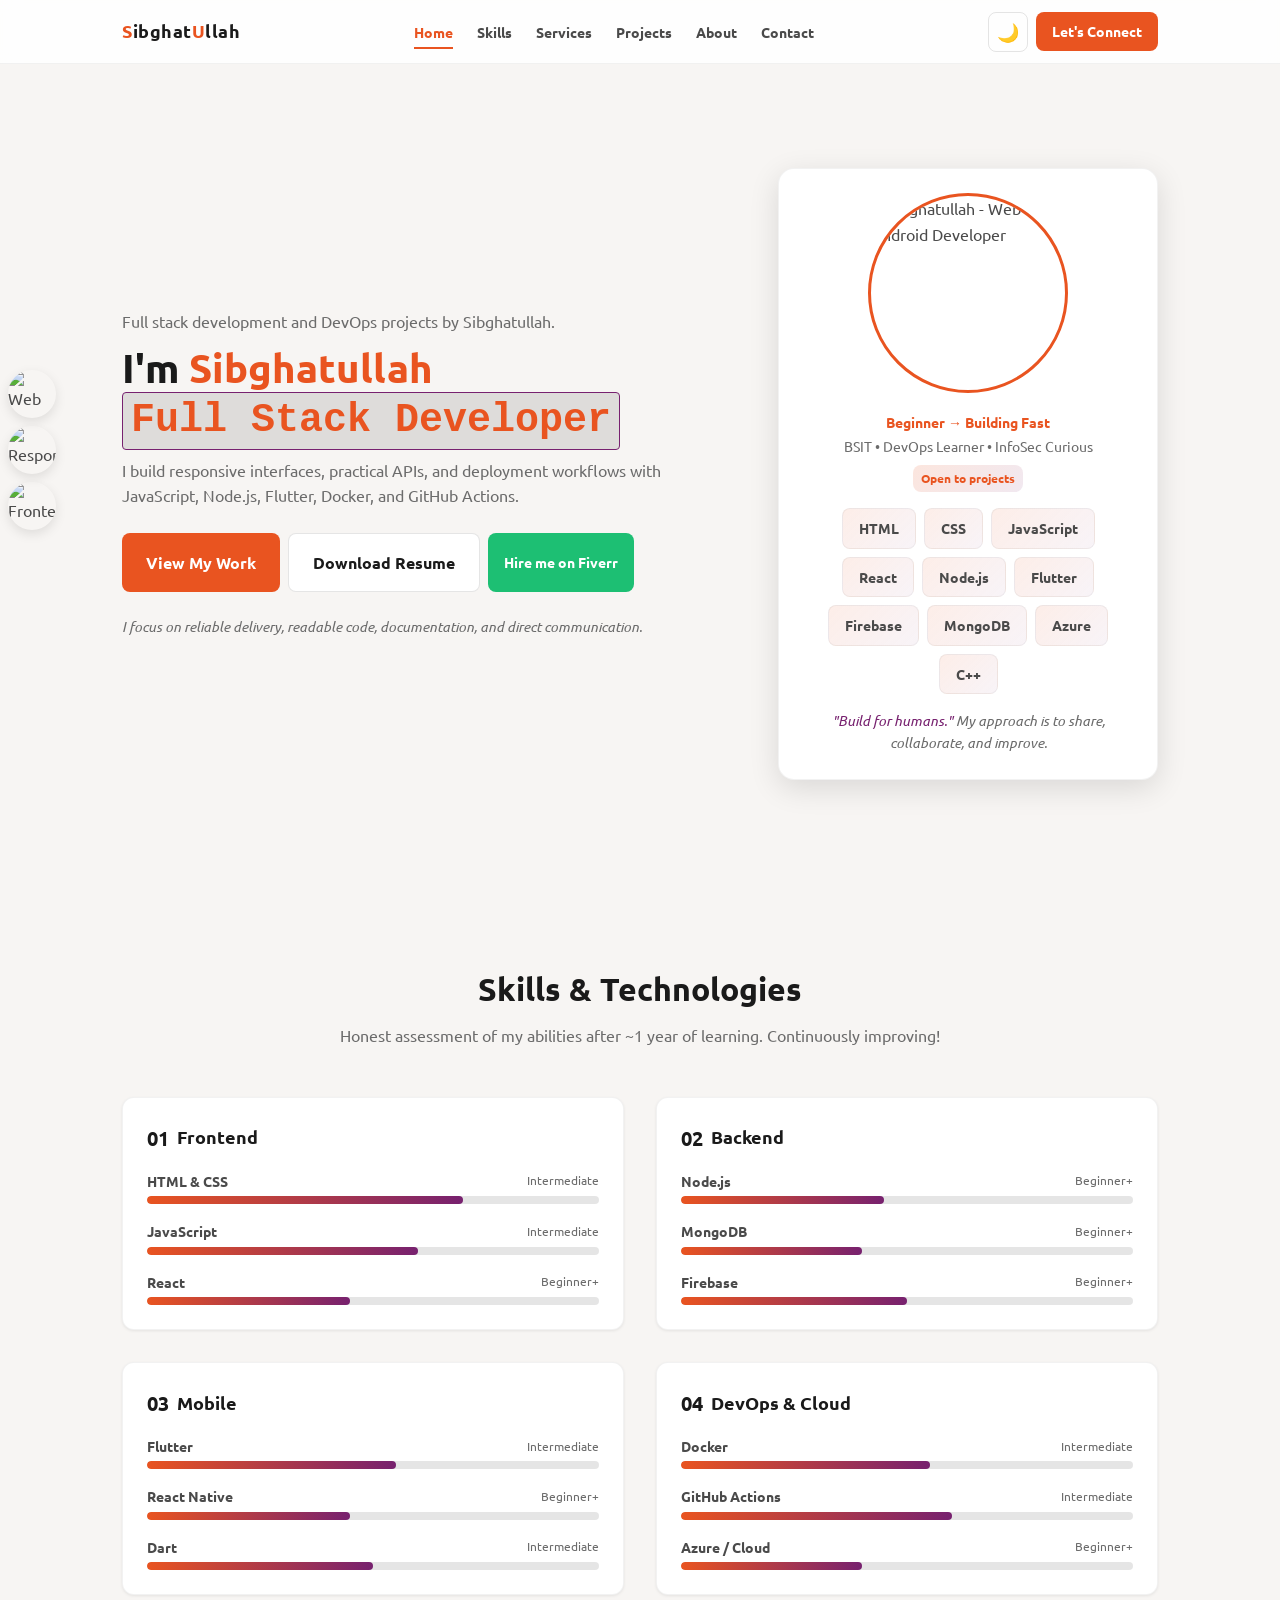
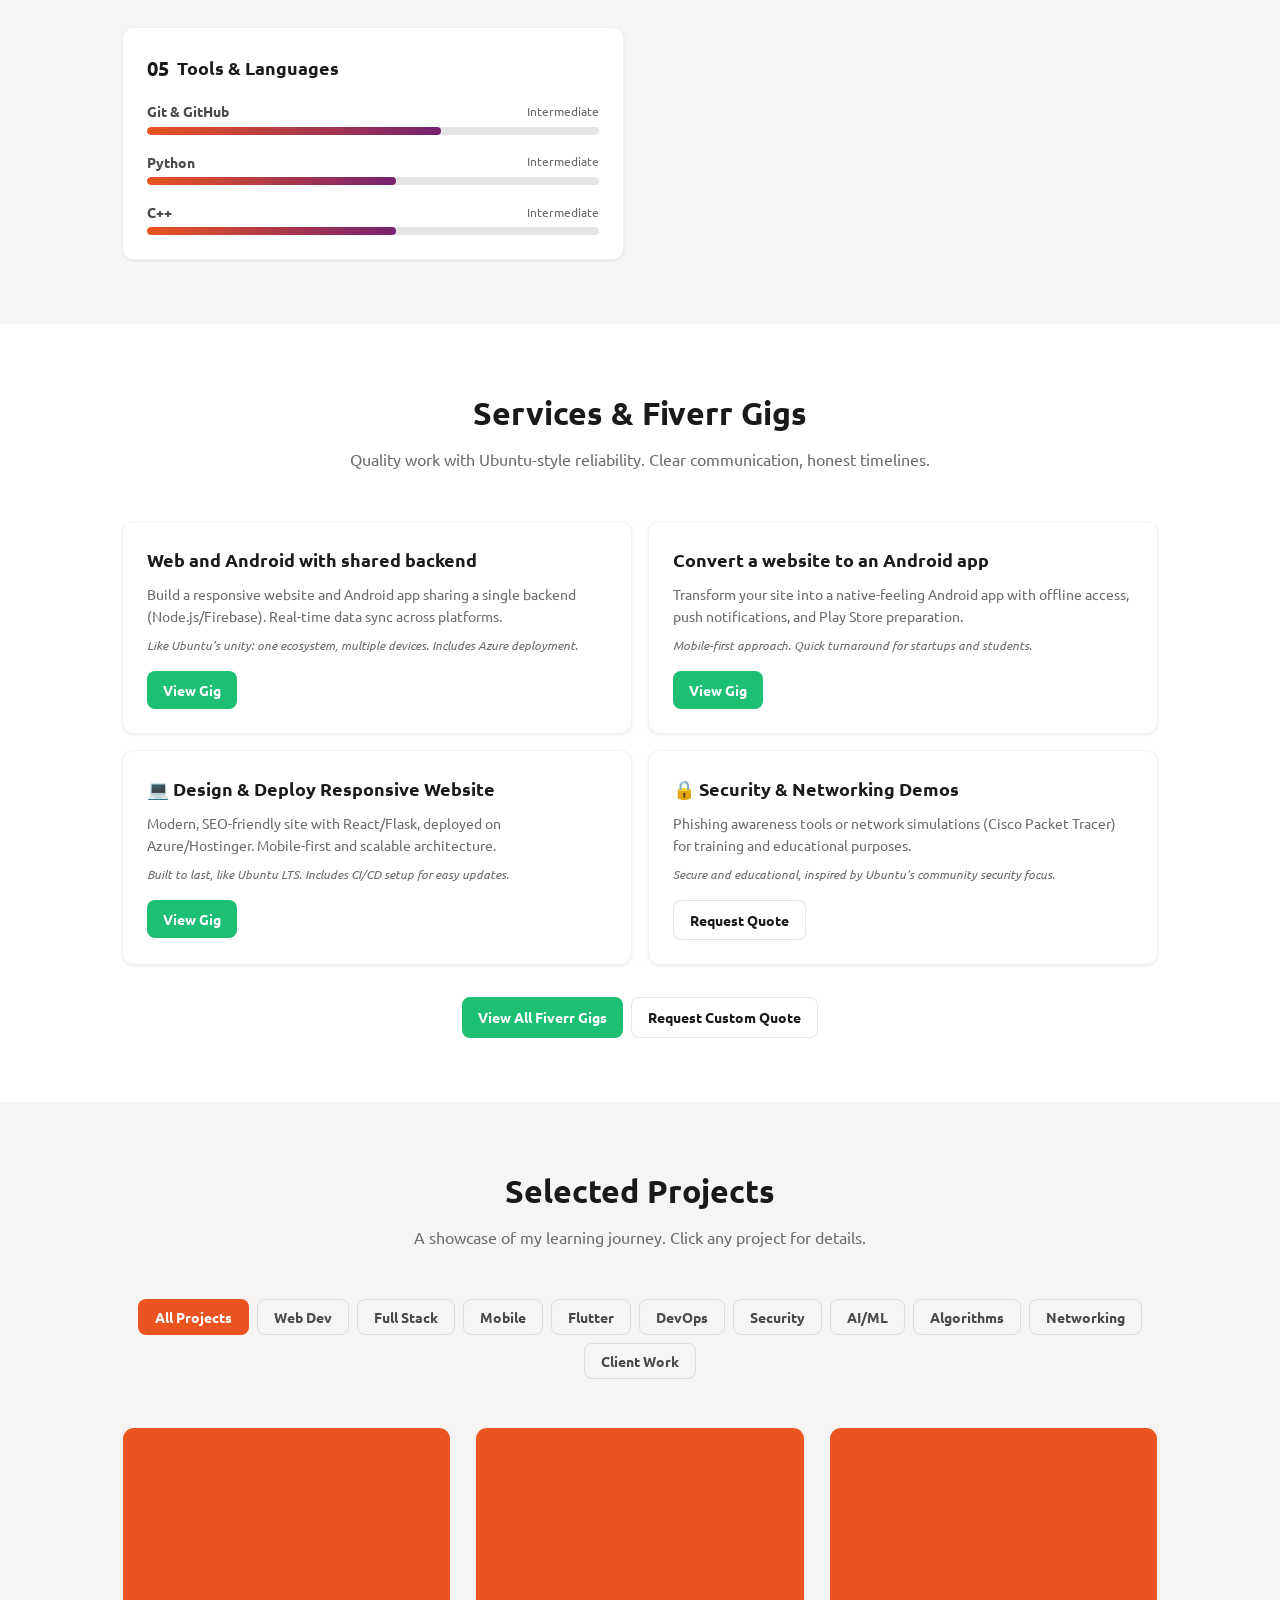
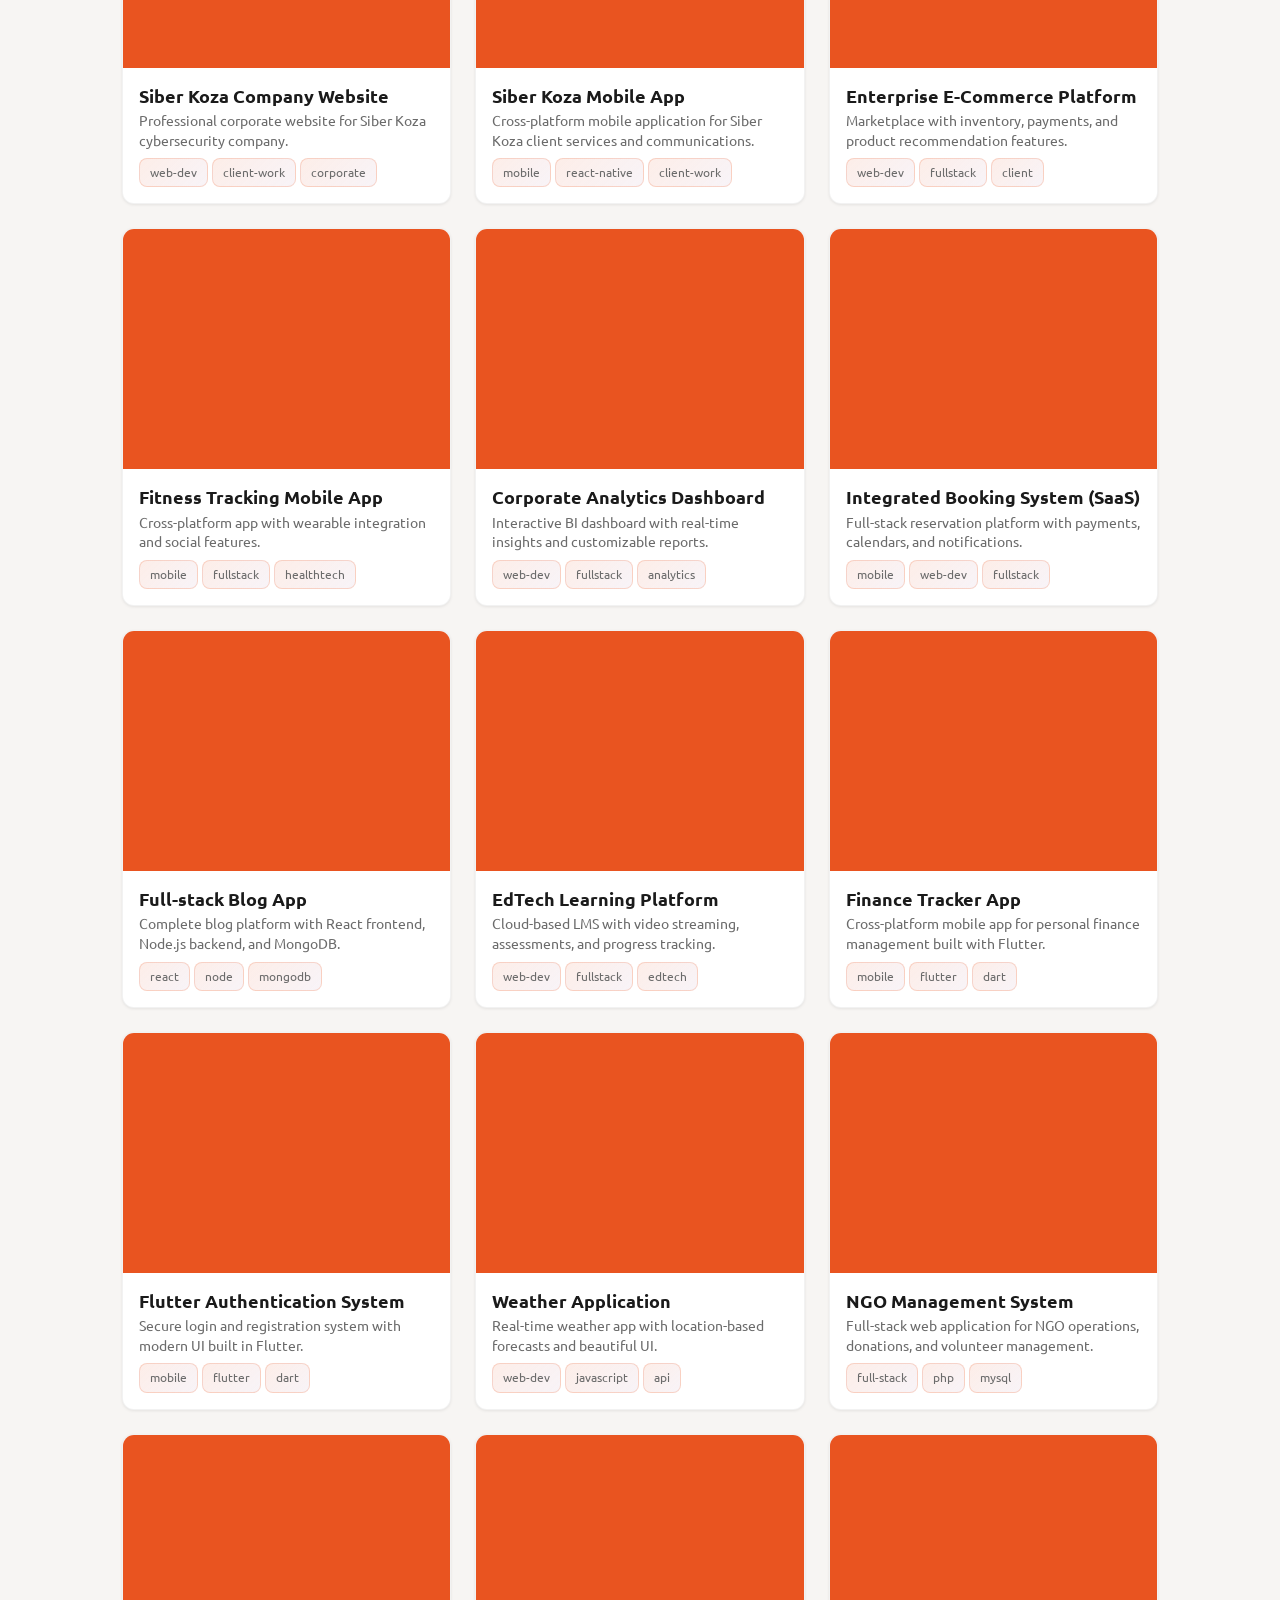
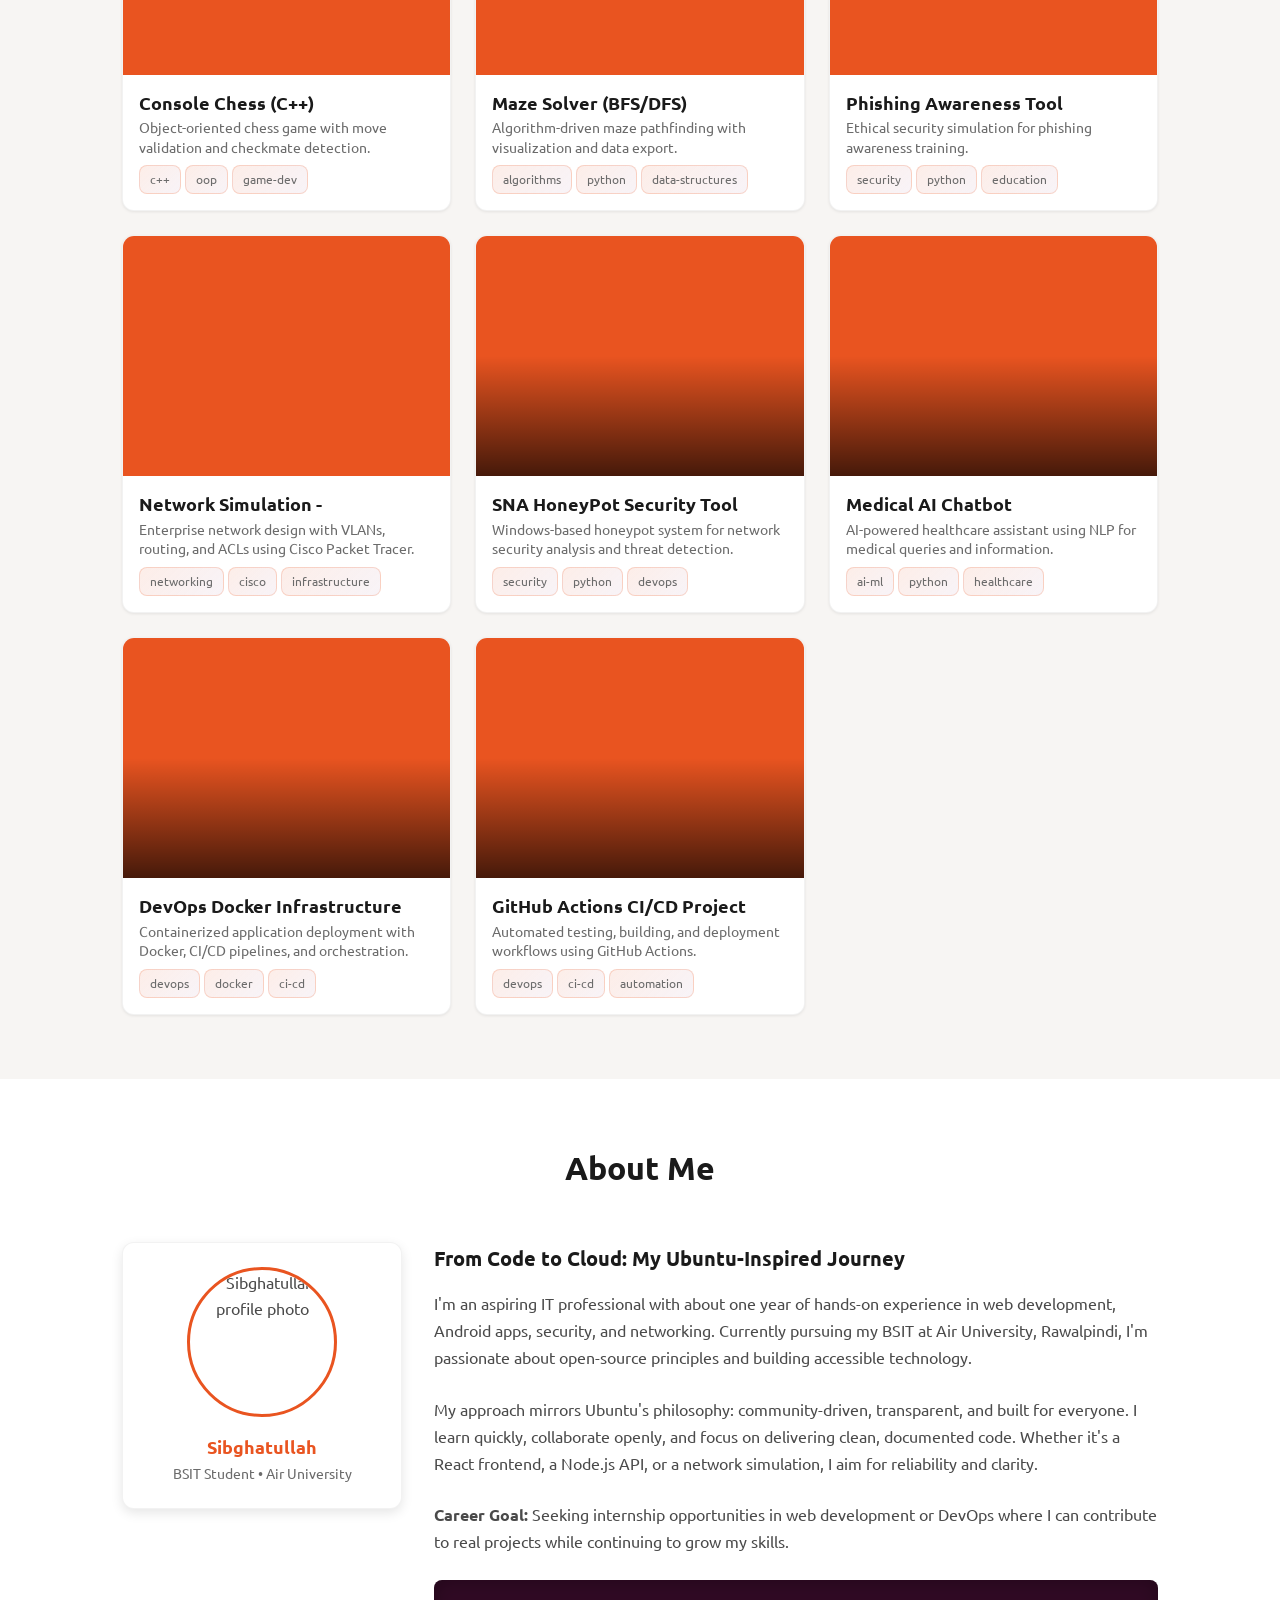
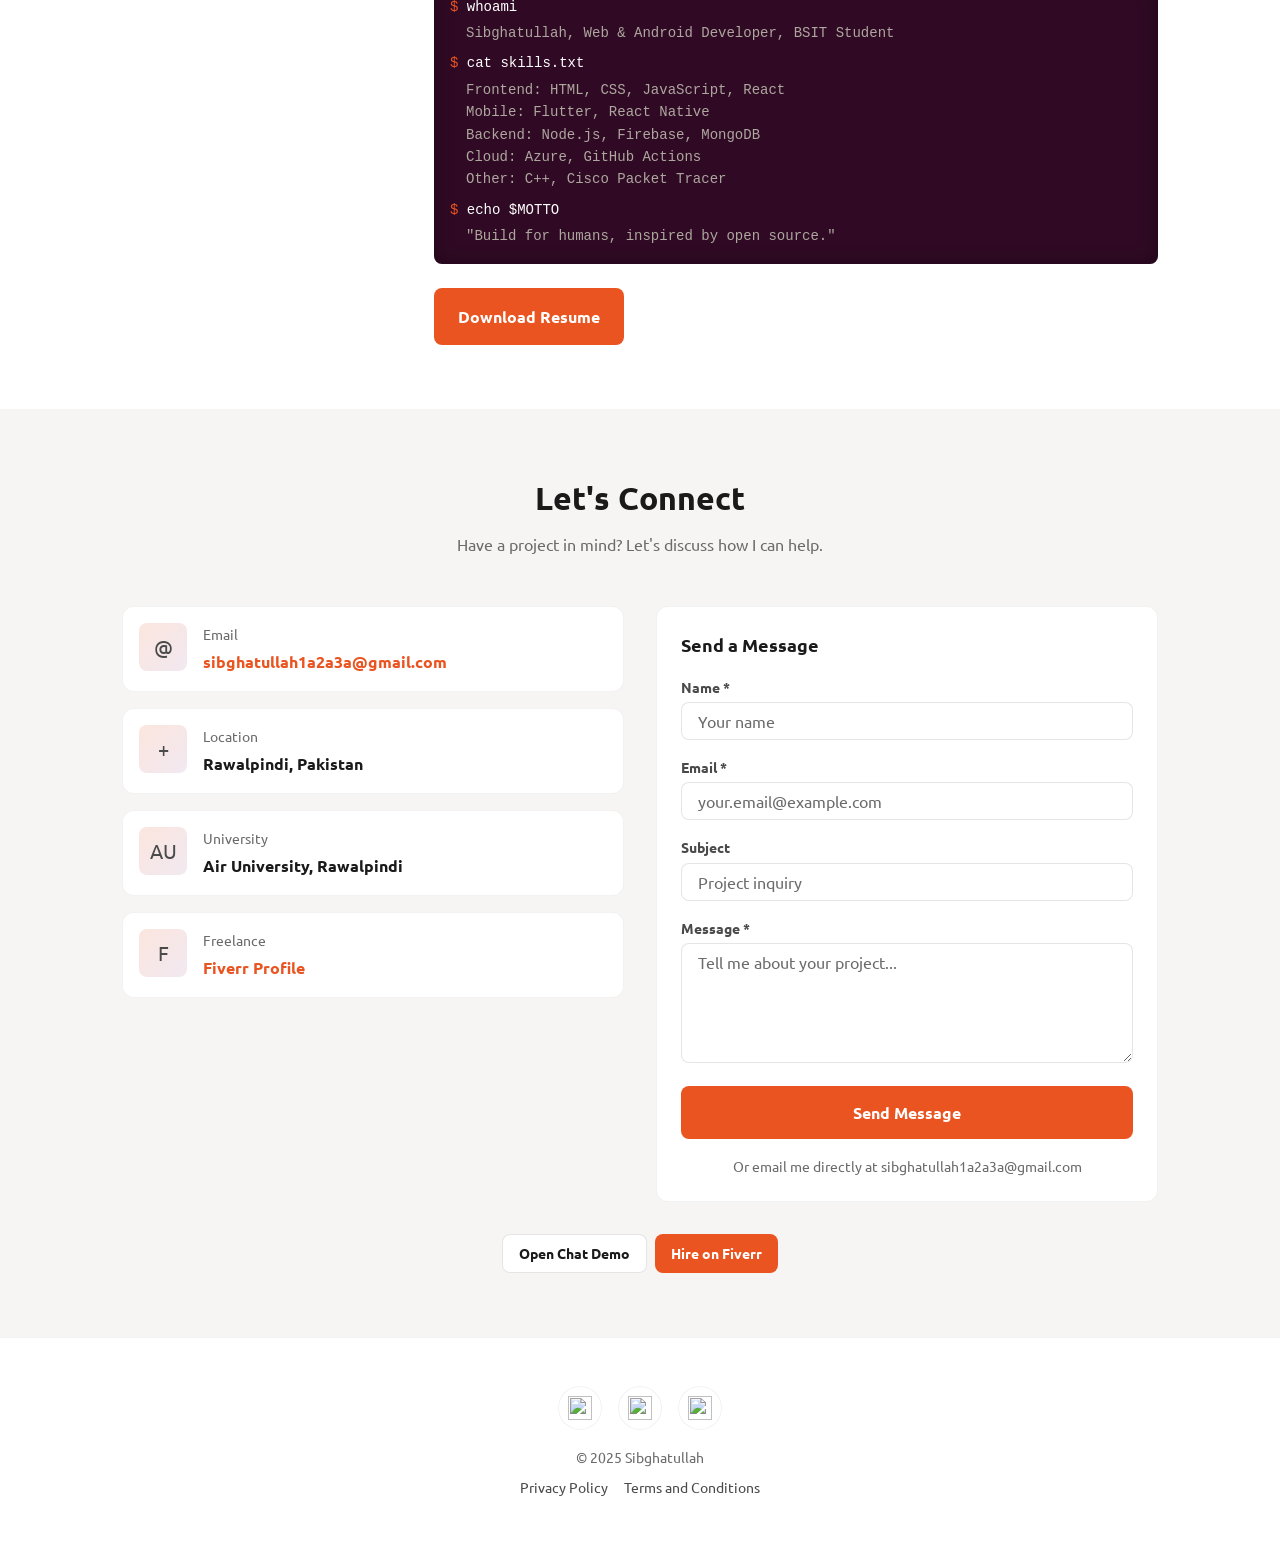
==== index.html @ 0ec218c3 "launch-readiness pass" ====
<!--
================================================================================
  Sibghatullah Portfolio - Ubuntu-Inspired Theme
================================================================================
  
  CHANGELOG v2.0.0 (November 2025):
  --------------------------------
  - Refactored inline CSS to external stylesheet (assets/css/styles.css)
  - Refactored inline JS to external script (assets/js/main.js)
  - Added mobile-first responsive design with breakpoints at 480px, 768px, 1024px
  - Added accessible hamburger menu for mobile navigation
  - Added skip link for keyboard accessibility
  - Added ARIA labels and roles throughout
  - Added JSON-LD structured data for SEO
  - Added Open Graph and Twitter Card meta tags
  - Added semantic HTML5 elements (header, main, section, article, footer)
  - Added project modal with keyboard accessibility
  - Added data-driven project loading from projects.json
  - Added filter chips for project categories
  - Added skill bars with proficiency levels
  - Added contact form with validation (Formspree integration)
  - Added proper heading hierarchy (h1 → h2 → h3)
  - Added loading="lazy" and alt text for all images
  - Added focus states and reduced motion support
  - Improved color contrast for WCAG 2.1 AA compliance
  - Added print styles
  
  Color Palette (Ubuntu-inspired, WCAG compliant):
  - Primary Background: #f7f5f3 (light) / #2c001e (dark)
  - Card Background: #ffffff (light) / rgba(48,10,36,0.8) (dark)
  - Accent Primary: #e95420 (Ubuntu Orange)
  - Accent Secondary: #77216f (Ubuntu Purple)
  - Text Primary: #1a1a1a (light) / #ffffff (dark)
  - Text Secondary: #4a4a4a (light) / #e0e0e0 (dark)
  
  Author: Sibghatullah
  Repository: https://github.com/Sibghatullah-pk/sibghat_port
================================================================================
-->
<!DOCTYPE html>
<html lang="en" class="no-js">
<head>
  <meta charset="UTF-8">
  <meta name="viewport" content="width=device-width, initial-scale=1.0">
  
  <!-- Primary Meta Tags -->
  <title>Sibghatullah | Full Stack Developer | AI/ML | Security Researcher | Portfolio</title>
  <meta name="title" content="Sibghatullah | Full Stack Developer | AI/ML | Security Researcher | Portfolio">
  <meta name="description" content="Sibghatullah - BSIT at Air University. Full-stack developer specializing in React, Node.js, Flutter. AI/ML enthusiast. DevOps engineer. Security researcher. 15+ production projects. Available for freelance work.">
  <meta name="keywords" content="Sibghatullah, full stack developer, web developer, Android developer, Flutter, React, Node.js, DevOps, Docker, AI/ML, cybersecurity, honeypot, portfolio, freelancer"
  <meta name="author" content="Sibghatullah">
  <meta name="robots" content="index, follow">
  
  <!-- Open Graph / Facebook -->
  <meta property="og:type" content="website">
  <meta property="og:url" content="https://sibghatullah-pk.github.io/sibghat_port/">
  <meta property="og:title" content="Sibghatullah | Full Stack Developer & Security Researcher">
  <meta property="og:description" content="BSIT student showcasing 15+ production projects across full-stack development, AI/ML, DevOps, and cybersecurity. React, Node.js, Flutter, Docker, AI/ML expertise.">
  <meta property="og:image" content="https://sibghatullah-pk.github.io/sibghat_port/assets/images/img.jpg">
  <meta property="og:locale" content="en_US">
  
  <!-- Twitter -->
  <meta name="twitter:card" content="summary_large_image">
  <meta name="twitter:url" content="https://sibghatullah-pk.github.io/sibghat_port/">
  <meta name="twitter:title" content="Sibghatullah | Full Stack Developer & Security Researcher">
  <meta name="twitter:description" content="15+ production projects: full-stack development, AI/ML, DevOps, cybersecurity. React, Node.js, Flutter, Docker.">
  <meta name="twitter:image" content="https://sibghatullah-pk.github.io/sibghat_port/assets/images/img.jpg">
  
  <!-- Canonical URL -->
  <link rel="canonical" href="https://sibghatullah-pk.github.io/sibghat_port/">
  
  <!-- Favicon -->
  <link rel="icon" type="image/svg+xml" href="./assets/icons/favicon.svg">
  
  <!-- Preconnect for performance -->
  <link rel="preconnect" href="https://fonts.googleapis.com">
  <link rel="preconnect" href="https://fonts.gstatic.com" crossorigin>
  
  <!-- Fonts -->
  <link href="https://fonts.googleapis.com/css2?family=Ubuntu+Mono:wght@400;700&family=Ubuntu:wght@300;400;500;700&display=swap" rel="stylesheet">
  
  <!-- Stylesheet -->
  <link rel="stylesheet" href="./assets/css/styles.css">
  
  <!-- JSON-LD Structured Data -->
  <script type="application/ld+json">
  {
    "@context": "https://schema.org",
    "@type": "Person",
    "name": "Sibghatullah",
    "url": "https://sibghatullah-pk.github.io/sibghat_port/",
    "image": "https://sibghatullah-pk.github.io/sibghat_port/assets/images/img.jpg",
    "jobTitle": "Web & Android Developer",
    "description": "BSIT student at Air University, Rawalpindi. Aspiring IT professional exploring web development, Android apps, security, and networking.",
    "email": "sibghatullah1a2a3a@gmail.com",
    "address": {
      "@type": "PostalAddress",
      "addressLocality": "Rawalpindi",
      "addressCountry": "Pakistan"
    },
    "sameAs": [
      "https://github.com/Sibghatullah-pk",
      "https://www.linkedin.com/in/sibghat-ullah-8490aa279",
      "https://www.instagram.com/sibghat_.ullah/",
      "https://www.fiverr.com/sibghatullah1a2a3a"
    ],
    "knowsAbout": ["HTML", "CSS", "JavaScript", "React", "Node.js", "Flutter", "React Native", "Firebase", "MongoDB", "Azure", "C++"],
    "alumniOf": {
      "@type": "CollegeOrUniversity",
      "name": "Air University",
      "address": {
        "@type": "PostalAddress",
        "addressLocality": "Rawalpindi",
        "addressCountry": "Pakistan"
      }
    }
  }
  </script>
  
  <!-- No-JS fallback styling -->
  <noscript>
    <style>
      .no-js .projects-grid { display: none; }
      .no-js .projects-list { display: block; }
      .no-js .filter-chips { display: none; }
    </style>
  </noscript>
</head>

<body>
  <!-- Skip Link for Accessibility -->
  <a href="#main" class="skip-link">Skip to main content</a>
  
  <!-- ====================================================================
       Header & Navigation
       ==================================================================== -->
  <header class="header" role="banner">
    <div class="container header__inner">
      <!-- Brand -->
      <a href="#hero" class="brand" aria-label="Sibghatullah - Home">
        <span class="brand__name"><span>S</span>ibghat<span>U</span>llah</span>
      </a>
      
      <!-- Desktop Navigation -->
      <nav class="nav" role="navigation" aria-label="Main navigation">
        <ul class="nav__list">
          <li><a href="#hero" class="nav__link nav__link--active">Home</a></li>
          <li><a href="#skills" class="nav__link">Skills</a></li>
          <li><a href="#services" class="nav__link">Services</a></li>
          <li><a href="#projects" class="nav__link">Projects</a></li>
          <li><a href="#about" class="nav__link">About</a></li>
          <li><a href="#contact" class="nav__link">Contact</a></li>
        </ul>
      </nav>
      
      <!-- Header Controls -->
      <div class="header__controls">
        <button id="themeToggle" class="btn btn--icon theme-toggle" aria-label="Toggle dark mode">Theme</button>
        <a href="#contact" class="btn btn--primary">Let's Connect</a>
        
        <!-- Mobile Nav Toggle -->
        <button class="nav-toggle" aria-label="Toggle navigation menu" aria-expanded="false" aria-controls="mobileNav">
          <span class="nav-toggle__bar"></span>
          <span class="nav-toggle__bar"></span>
          <span class="nav-toggle__bar"></span>
        </button>
      </div>
    </div>
  </header>
  
  <!-- Mobile Navigation -->
  <nav id="mobileNav" class="nav-mobile" role="navigation" aria-label="Mobile navigation">
    <ul class="nav-mobile__list">
      <li><a href="#hero" class="nav-mobile__link">Home</a></li>
      <li><a href="#skills" class="nav-mobile__link">Skills</a></li>
      <li><a href="#services" class="nav-mobile__link">Services</a></li>
      <li><a href="#projects" class="nav-mobile__link">Projects</a></li>
      <li><a href="#about" class="nav-mobile__link">About</a></li>
      <li><a href="#contact" class="nav-mobile__link">Contact</a></li>
    </ul>
  </nav>
  
  <!-- ====================================================================
       Main Content
       ==================================================================== -->
  <main id="main" role="main">
    
    <!-- ================================================================
         Hero Section
         ================================================================ -->
    <section id="hero" class="hero" aria-labelledby="hero-title">
      <div class="container">
        <div class="hero__grid">
          <!-- Intro Content -->
          <div class="hero__intro">
            <p class="hero__greeting">Full stack development and DevOps projects by Sibghatullah.</p>
            
            <h1 id="hero-title" class="hero__title">
              I'm <span class="hero__title-accent">Sibghatullah</span>
              <br>
              <span class="hero__typewriter" id="typewriter">Full Stack Developer</span>
            </h1>
            
            <p class="hero__tagline">
              I build responsive interfaces, practical APIs, and deployment workflows with JavaScript, Node.js, Flutter, Docker, and GitHub Actions.
            </p>
            
            <div class="hero__cta">
              <a href="#projects" class="btn btn--primary btn--lg" onclick="scrollToSection('#projects'); return false;">View My Work</a>
              <a href="Sibghatullah_Resume.pdf" class="btn btn--secondary btn--lg" download>Download Resume</a>
              <a href="https://www.fiverr.com/sibghatullah1a2a3a" class="fiverr-badge" target="_blank" rel="noopener noreferrer">
                Hire me on Fiverr
              </a>
            </div>
            
            <p class="hero__note">
              I focus on reliable delivery, readable code, documentation, and direct communication.
            </p>
          </div>
          
          <!-- Profile Card -->
          <aside class="profile-card" aria-label="Profile summary">
            <div class="profile-card__avatar">
              <!-- TODO: Replace with optimized image (recommended: 400x400px WebP) -->
              <img src="./assets/images/img.jpg" alt="Sibghatullah - Web and Android Developer" loading="eager" width="200" height="200">
            </div>
            
            <div class="profile-card__info">
              <span class="profile-card__status">Beginner → Building Fast</span>
              <p class="profile-card__subtitle">BSIT • DevOps Learner • InfoSec Curious</p>
              <span class="profile-card__availability">Open to projects</span>
            </div>
            
            <div class="skill-chips">
              <span class="skill-chip">HTML</span>
              <span class="skill-chip">CSS</span>
              <span class="skill-chip">JavaScript</span>
              <span class="skill-chip">React</span>
              <span class="skill-chip">Node.js</span>
              <span class="skill-chip">Flutter</span>
              <span class="skill-chip">Firebase</span>
              <span class="skill-chip">MongoDB</span>
              <span class="skill-chip">Azure</span>
              <span class="skill-chip">C++</span>
            </div>
            
            <p class="profile-card__quote">
              <span>"Build for humans."</span> My approach is to share, collaborate, and improve.
            </p>
          </aside>
        </div>
      </div>
    </section>
    
    <!-- ================================================================
         Skills Section
         ================================================================ -->
    <section id="skills" class="skills-section" aria-labelledby="skills-title">
      <div class="container">
        <header class="section-header">
          <h2 id="skills-title" class="section-title">Skills & Technologies</h2>
          <p class="section-subtitle">
            Honest assessment of my abilities after ~1 year of learning. Continuously improving!
          </p>
        </header>
        
        <div class="skills-grid">
          <!-- Frontend -->
          <div class="skill-category">
            <h3 class="skill-category__title">
              <span class="skill-category__icon" aria-hidden="true">01</span> Frontend
            </h3>
            
            <div class="skill-bar">
              <div class="skill-bar__header">
                <span class="skill-bar__name">HTML & CSS</span>
                <span class="skill-bar__level">Intermediate</span>
              </div>
              <div class="skill-bar__track">
                <div class="skill-bar__fill" data-level="70" style="width: 0%;"></div>
              </div>
            </div>
            
            <div class="skill-bar">
              <div class="skill-bar__header">
                <span class="skill-bar__name">JavaScript</span>
                <span class="skill-bar__level">Intermediate</span>
              </div>
              <div class="skill-bar__track">
                <div class="skill-bar__fill" data-level="60" style="width: 0%;"></div>
              </div>
            </div>
            
            <div class="skill-bar">
              <div class="skill-bar__header">
                <span class="skill-bar__name">React</span>
                <span class="skill-bar__level">Beginner+</span>
              </div>
              <div class="skill-bar__track">
                <div class="skill-bar__fill" data-level="45" style="width: 0%;"></div>
              </div>
            </div>
          </div>
          
          <!-- Backend -->
          <div class="skill-category">
            <h3 class="skill-category__title">
              <span class="skill-category__icon" aria-hidden="true">02</span> Backend
            </h3>
            
            <div class="skill-bar">
              <div class="skill-bar__header">
                <span class="skill-bar__name">Node.js</span>
                <span class="skill-bar__level">Beginner+</span>
              </div>
              <div class="skill-bar__track">
                <div class="skill-bar__fill" data-level="45" style="width: 0%;"></div>
              </div>
            </div>
            
            <div class="skill-bar">
              <div class="skill-bar__header">
                <span class="skill-bar__name">MongoDB</span>
                <span class="skill-bar__level">Beginner+</span>
              </div>
              <div class="skill-bar__track">
                <div class="skill-bar__fill" data-level="40" style="width: 0%;"></div>
              </div>
            </div>
            
            <div class="skill-bar">
              <div class="skill-bar__header">
                <span class="skill-bar__name">Firebase</span>
                <span class="skill-bar__level">Beginner+</span>
              </div>
              <div class="skill-bar__track">
                <div class="skill-bar__fill" data-level="50" style="width: 0%;"></div>
              </div>
            </div>
          </div>
          
          <!-- Mobile -->
          <div class="skill-category">
            <h3 class="skill-category__title">
              <span class="skill-category__icon" aria-hidden="true">03</span> Mobile
            </h3>
            
            <div class="skill-bar">
              <div class="skill-bar__header">
                <span class="skill-bar__name">Flutter</span>
                <span class="skill-bar__level">Intermediate</span>
              </div>
              <div class="skill-bar__track">
                <div class="skill-bar__fill" data-level="55" style="width: 0%;"></div>
              </div>
            </div>
            
            <div class="skill-bar">
              <div class="skill-bar__header">
                <span class="skill-bar__name">React Native</span>
                <span class="skill-bar__level">Beginner+</span>
              </div>
              <div class="skill-bar__track">
                <div class="skill-bar__fill" data-level="45" style="width: 0%;"></div>
              </div>
            </div>

            <div class="skill-bar">
              <div class="skill-bar__header">
                <span class="skill-bar__name">Dart</span>
                <span class="skill-bar__level">Intermediate</span>
              </div>
              <div class="skill-bar__track">
                <div class="skill-bar__fill" data-level="50" style="width: 0%;"></div>
              </div>
            </div>
          </div>
          
          <!-- DevOps & Cloud -->
          <div class="skill-category">
            <h3 class="skill-category__title">
              <span class="skill-category__icon" aria-hidden="true">04</span> DevOps & Cloud
            </h3>
            
            <div class="skill-bar">
              <div class="skill-bar__header">
                <span class="skill-bar__name">Docker</span>
                <span class="skill-bar__level">Intermediate</span>
              </div>
              <div class="skill-bar__track">
                <div class="skill-bar__fill" data-level="55" style="width: 0%;"></div>
              </div>
            </div>
            
            <div class="skill-bar">
              <div class="skill-bar__header">
                <span class="skill-bar__name">GitHub Actions</span>
                <span class="skill-bar__level">Intermediate</span>
              </div>
              <div class="skill-bar__track">
                <div class="skill-bar__fill" data-level="60" style="width: 0%;"></div>
              </div>
            </div>
            
            <div class="skill-bar">
              <div class="skill-bar__header">
                <span class="skill-bar__name">Azure / Cloud</span>
                <span class="skill-bar__level">Beginner+</span>
              </div>
              <div class="skill-bar__track">
                <div class="skill-bar__fill" data-level="40" style="width: 0%;"></div>
              </div>
            </div>
          </div>

          <!-- Tools & Other -->
          <div class="skill-category">
            <h3 class="skill-category__title">
              <span class="skill-category__icon" aria-hidden="true">05</span> Tools & Languages
            </h3>
            
            <div class="skill-bar">
              <div class="skill-bar__header">
                <span class="skill-bar__name">Git & GitHub</span>
                <span class="skill-bar__level">Intermediate</span>
              </div>
              <div class="skill-bar__track">
                <div class="skill-bar__fill" data-level="65" style="width: 0%;"></div>
              </div>
            </div>
            
            <div class="skill-bar">
              <div class="skill-bar__header">
                <span class="skill-bar__name">Python</span>
                <span class="skill-bar__level">Intermediate</span>
              </div>
              <div class="skill-bar__track">
                <div class="skill-bar__fill" data-level="55" style="width: 0%;"></div>
              </div>
            </div>
            
            <div class="skill-bar">
              <div class="skill-bar__header">
                <span class="skill-bar__name">C++</span>
                <span class="skill-bar__level">Intermediate</span>
              </div>
              <div class="skill-bar__track">
                <div class="skill-bar__fill" data-level="55" style="width: 0%;"></div>
              </div>
            </div>
          </div>
        </div>
      </div>
    </section>
    
    <!-- ================================================================
         Services Section
         ================================================================ -->
    <section id="services" class="services-section" aria-labelledby="services-title">
      <div class="container">
        <header class="section-header">
          <h2 id="services-title" class="section-title">Services & Fiverr Gigs</h2>
          <p class="section-subtitle">
            Quality work with Ubuntu-style reliability. Clear communication, honest timelines.
          </p>
        </header>
        
        <div class="services-grid">
          <article class="service-card">
            <h3 class="service-card__title">Web and Android with shared backend</h3>
            <p class="service-card__desc">
              Build a responsive website and Android app sharing a single backend (Node.js/Firebase). Real-time data sync across platforms.
            </p>
            <p class="service-card__note">
              Like Ubuntu's unity: one ecosystem, multiple devices. Includes Azure deployment.
            </p>
            <a href="https://www.fiverr.com/s/5rLWLrk" class="fiverr-badge" target="_blank" rel="noopener noreferrer">View Gig</a>
          </article>
          
          <article class="service-card">
            <h3 class="service-card__title">Convert a website to an Android app</h3>
            <p class="service-card__desc">
              Transform your site into a native-feeling Android app with offline access, push notifications, and Play Store preparation.
            </p>
            <p class="service-card__note">
              Mobile-first approach. Quick turnaround for startups and students.
            </p>
            <a href="https://www.fiverr.com/s/VY1x1Yx" class="fiverr-badge" target="_blank" rel="noopener noreferrer">View Gig</a>
          </article>
          
          <article class="service-card">
            <h3 class="service-card__title">💻 Design & Deploy Responsive Website</h3>
            <p class="service-card__desc">
              Modern, SEO-friendly site with React/Flask, deployed on Azure/Hostinger. Mobile-first and scalable architecture.
            </p>
            <p class="service-card__note">
              Built to last, like Ubuntu LTS. Includes CI/CD setup for easy updates.
            </p>
            <a href="https://www.fiverr.com/s/jjrNryZ" class="fiverr-badge" target="_blank" rel="noopener noreferrer">View Gig</a>
          </article>
          
          <article class="service-card">
            <h3 class="service-card__title">🔒 Security & Networking Demos</h3>
            <p class="service-card__desc">
              Phishing awareness tools or network simulations (Cisco Packet Tracer) for training and educational purposes.
            </p>
            <p class="service-card__note">
              Secure and educational, inspired by Ubuntu's community security focus.
            </p>
            <a href="#contact" class="btn btn--secondary" onclick="scrollToSection('#contact'); return false;">Request Quote</a>
          </article>
        </div>
        
        <div class="contact-cta">
          <a href="https://www.fiverr.com/sibghatullah1a2a3a" class="fiverr-badge" target="_blank" rel="noopener noreferrer">
            View All Fiverr Gigs
          </a>
          <a href="#contact" class="btn btn--secondary" onclick="scrollToSection('#contact'); return false;">
            Request Custom Quote
          </a>
        </div>
      </div>
    </section>
    
    <!-- ================================================================
         Projects Section
         ================================================================ -->
    <section id="projects" class="projects-section" aria-labelledby="projects-title">
      <div class="container">
        <header class="section-header">
          <h2 id="projects-title" class="section-title">Selected Projects</h2>
          <p class="section-subtitle">
            A showcase of my learning journey. Click any project for details.
          </p>
        </header>
        
        <!-- Filter Chips -->
        <div class="filter-chips" role="group" aria-label="Filter projects by category">
          <!-- Filters are loaded dynamically from projects.json -->
          <button class="filter-chip filter-chip--active" data-filter="all" aria-pressed="true">All Projects</button>
        </div>
        
        <!-- Projects Grid (loaded dynamically) -->
        <div id="projectsGrid" class="projects-grid" aria-live="polite">
          <!-- Projects are loaded from assets/data/projects.json via JavaScript -->
          <div class="projects-loading" style="grid-column: 1 / -1; text-align: center; padding: 2rem;">
            <p>Loading projects...</p>
          </div>
        </div>
        
        <!-- No-JS Fallback: Simple Project List -->
        <noscript>
          <div class="projects-list">
            <div class="projects-list__item">
              <h3>Console Chess (C++)</h3>
              <p>OOP chess game with move validation and checkmate detection.</p>
            </div>
            <div class="projects-list__item">
              <h3>Maze Solver (BFS/DFS)</h3>
              <p>Algorithm-driven pathfinding with visualization.</p>
            </div>
            <div class="projects-list__item">
              <h3>Full-stack Blog App</h3>
              <p>React + Node.js + MongoDB blog with authentication.</p>
            </div>
            <div class="projects-list__item">
              <h3>Phishing Awareness Tool</h3>
              <p>Ethical security simulation for training.</p>
            </div>
            <div class="projects-list__item">
              <h3>Network Simulation - Siber Koza</h3>
              <p>Cisco Packet Tracer network with VLANs and ACLs.</p>
            </div>
          </div>
        </noscript>
        
        <!-- Testimonials -->
        
    </section>
    
   <section id="about" class="about-section" aria-labelledby="about-title">
      <div class="container">
        <header class="section-header">
          <h2 id="about-title" class="section-title">About Me</h2>
        </header>
        
        <div class="about-grid">
          <!-- About Card -->
          <div class="about-card">
            <div class="about-card__avatar">
              <img src="./assets/images/img.jpg" alt="Sibghatullah profile photo" loading="lazy" width="150" height="150">
            </div>
            <h3 class="about-card__name">Sibghatullah</h3>
            <p class="about-card__title">BSIT Student • Air University</p>
          </div>
          
          <!-- About Content -->
          <div class="about-content">
            <h3 class="about-content__title">From Code to Cloud: My Ubuntu-Inspired Journey</h3>
            
            <p class="about-content__text">
              I'm an aspiring IT professional with about one year of hands-on experience in web development, Android apps, security, and networking. Currently pursuing my BSIT at Air University, Rawalpindi, I'm passionate about open-source principles and building accessible technology.
            </p>
            
            <p class="about-content__text">
              My approach mirrors Ubuntu's philosophy: community-driven, transparent, and built for everyone. I learn quickly, collaborate openly, and focus on delivering clean, documented code. Whether it's a React frontend, a Node.js API, or a network simulation, I aim for reliability and clarity.
            </p>
            
            <p class="about-content__text">
              <strong>Career Goal:</strong> Seeking internship opportunities in web development or DevOps where I can contribute to real projects while continuing to grow my skills.
            </p>
            
            <!-- Terminal Style Bio -->
            <div class="terminal-box" aria-label="Terminal style biography">
              <div class="terminal-box__line">
                <span class="terminal-box__prompt">$</span> whoami
              </div>
              <div class="terminal-box__output">Sibghatullah, Web & Android Developer, BSIT Student</div>
              
              <div class="terminal-box__line mt-sm">
                <span class="terminal-box__prompt">$</span> cat skills.txt
              </div>
              <div class="terminal-box__output">
                Frontend: HTML, CSS, JavaScript, React<br>
                Mobile: Flutter, React Native<br>
                Backend: Node.js, Firebase, MongoDB<br>
                Cloud: Azure, GitHub Actions<br>
                Other: C++, Cisco Packet Tracer
              </div>
              
              <div class="terminal-box__line mt-sm">
                <span class="terminal-box__prompt">$</span> echo $MOTTO
              </div>
              <div class="terminal-box__output">"Build for humans, inspired by open source."</div>
            </div>
            
            <a href="SIBGHATULLAH_BSIT_resume.pdf" class="btn btn--primary btn--lg" download>
              Download Resume
            </a>
          </div>
        </div>
      </div>
    </section>
    
    <!-- ================================================================
         Contact Section
         ================================================================ -->
    <section id="contact" class="contact-section" aria-labelledby="contact-title">
      <div class="container">
        <header class="section-header">
          <h2 id="contact-title" class="section-title">Let's Connect</h2>
          <p class="section-subtitle">
            Have a project in mind? Let's discuss how I can help.
          </p>
        </header>
        
        <div class="contact-grid">
          <!-- Contact Info -->
          <div class="contact-info">
            <div class="contact-item">
              <div class="contact-item__icon" aria-hidden="true">@</div>
              <div>
                <p class="contact-item__label">Email</p>
                <p class="contact-item__value">
                  <a href="mailto:sibghatullah1a2a3a@gmail.com">sibghatullah1a2a3a@gmail.com</a>
                </p>
              </div>
            </div>
            
            <div class="contact-item">
              <div class="contact-item__icon" aria-hidden="true">+</div>
              <div>
                <p class="contact-item__label">Location</p>
                <p class="contact-item__value">Rawalpindi, Pakistan</p>
              </div>
            </div>
            
            <div class="contact-item">
              <div class="contact-item__icon" aria-hidden="true">AU</div>
              <div>
                <p class="contact-item__label">University</p>
                <p class="contact-item__value">Air University, Rawalpindi</p>
              </div>
            </div>
            
            <div class="contact-item">
              <div class="contact-item__icon" aria-hidden="true">F</div>
              <div>
                <p class="contact-item__label">Freelance</p>
                <p class="contact-item__value">
                  <a href="https://www.fiverr.com/sibghatullah1a2a3a" target="_blank" rel="noopener noreferrer">Fiverr Profile</a>
                </p>
              </div>
            </div>
          </div>
          
          <!-- Contact Form -->
          <form id="contactForm" class="contact-form" action="https://formspree.io/f/YOUR_FORM_ID" method="POST" novalidate>
            <!-- TODO: Replace YOUR_FORM_ID with actual Formspree form ID -->
            <h3 class="contact-form__title">Send a Message</h3>
            
            <!-- Success Message -->
            <div class="contact-form__success" role="alert">
              Thank you. Your message has been sent successfully.
            </div>
            
            <div class="form-group">
              <label for="name" class="form-group__label">Name *</label>
              <input type="text" id="name" name="name" class="form-group__input" required placeholder="Your name" autocomplete="name">
              <span class="form-group__error">Please enter your name</span>
            </div>
            
            <div class="form-group">
              <label for="email" class="form-group__label">Email *</label>
              <input type="email" id="email" name="email" class="form-group__input" required placeholder="your.email@example.com" autocomplete="email">
              <span class="form-group__error">Please enter a valid email</span>
            </div>
            
            <div class="form-group">
              <label for="subject" class="form-group__label">Subject</label>
              <input type="text" id="subject" name="subject" class="form-group__input" placeholder="Project inquiry">
            </div>
            
            <div class="form-group">
              <label for="message" class="form-group__label">Message *</label>
              <textarea id="message" name="message" class="form-group__textarea" required placeholder="Tell me about your project..." rows="5"></textarea>
              <span class="form-group__error">Please enter your message</span>
            </div>
            
            <!-- Honeypot for spam prevention -->
            <input type="text" name="_gotcha" style="display: none;">
            
            <button type="submit" class="btn btn--primary btn--lg" style="width: 100%;">
              Send Message
            </button>
            
            <p class="mt-md" style="font-size: 0.875rem; color: var(--text-muted); text-align: center;">
              Or email me directly at <a href="mailto:sibghatullah1a2a3a@gmail.com">sibghatullah1a2a3a@gmail.com</a>
            </p>
          </form>
        </div>
        
        <div class="contact-cta">
          <button id="chatToggle" class="btn btn--secondary">
            Open Chat Demo
          </button>
          <a href="https://www.fiverr.com/sibghatullah1a2a3a" class="btn btn--primary" target="_blank" rel="noopener noreferrer">
            Hire on Fiverr
          </a>
        </div>
      </div>
    </section>
    
  </main>
  
  <!-- ====================================================================
       Footer
       ==================================================================== -->
  <footer class="footer" role="contentinfo">
    <div class="container footer__inner">
      <div class="footer__socials">
        <a href="https://www.linkedin.com/in/sibghat-ullah-8490aa279" class="footer__social-link" target="_blank" rel="noopener noreferrer" aria-label="LinkedIn Profile">
          <img src="./assets/icons/linkedin.png" alt="" width="24" height="24" loading="lazy">
        </a>
        <a href="https://github.com/Sibghatullah-pk" class="footer__social-link" target="_blank" rel="noopener noreferrer" aria-label="GitHub Profile">
          <img src="./assets/icons/github.png" alt="" width="24" height="24" loading="lazy">
        </a>
        <a href="https://www.instagram.com/sibghat_.ullah/" class="footer__social-link" target="_blank" rel="noopener noreferrer" aria-label="Instagram Profile">
          <img src="./assets/icons/ins.png" alt="" width="24" height="24" loading="lazy">
        </a>
      </div>
      
      <p class="footer__copyright">© 2025 Sibghatullah</p>
      <nav class="footer__legal" aria-label="Legal information">
        <a href="./privacy.html">Privacy Policy</a>
        <a href="./terms.html">Terms and Conditions</a>
      </nav>
    </div>
  </footer>
  
  <!-- ====================================================================
       Floating Elements
       ==================================================================== -->

  <aside class="floating-tech" aria-label="Development focus">
    <img src="./assets/icons/web-developer.gif" alt="Web development" class="floating-tech__icon" loading="lazy">
    <img src="./assets/icons/responsive.gif" alt="Responsive interfaces" class="floating-tech__icon" loading="lazy">
    <img src="./assets/icons/font.gif" alt="Frontend development" class="floating-tech__icon" loading="lazy">
  </aside>
  
  <!-- Chat Demo -->
  <aside id="chatDemo" class="chat-demo" aria-label="Hiring chat demo">
    <div class="chat-demo__header">
      <span>$ chat --hiring-demo</span>
      <button class="chat-demo__close" aria-label="Close chat demo">×</button>
    </div>
    <div class="chat-demo__body">
      <div class="chat-demo__msg chat-demo__msg--client">
        Hi Sibghat, I need a web + app setup. Can you help?
      </div>
      <div class="chat-demo__msg chat-demo__msg--me">
        Yes! Shared backend, real-time sync. ETA: 5-7 days. Let's discuss specs.
      </div>
    </div>
    <div class="chat-demo__footer">
      <input type="text" id="chatInput" class="chat-demo__input" placeholder="Type a message (demo)...">
      <button id="chatSend" class="btn btn--primary">Send</button>
    </div>
  </aside>
  
  <!-- ====================================================================
       Project Modal
       ==================================================================== -->
  <div id="projectModal" class="modal" role="dialog" aria-modal="true" aria-hidden="true" aria-labelledby="modalTitle">
    <div class="modal__backdrop"></div>
    <div class="modal__content">
      <button class="modal__close" aria-label="Close modal">×</button>
      <img class="modal__image" src="" alt="" loading="lazy">
      <div class="modal__body">
        <!-- Content populated dynamically by JavaScript -->
      </div>
    </div>
  </div>
  
  <!-- ====================================================================
       Scripts
       ==================================================================== -->
  <script src="./assets/js/main.js" defer></script>
</body>
</html>
---- assets/css/styles.css ----
/**
 * Sibghatullah Portfolio - Ubuntu-Inspired Theme
 * =============================================
 * Mobile-first responsive stylesheet
 * 
 * Color Palette (WCAG 2.1 AA compliant):
 * --ubuntu-aubergine: #2c001e (darkest)
 * --ubuntu-purple-dark: #300a24
 * --ubuntu-purple: #77216f
 * --ubuntu-orange: #e95420
 * --ubuntu-orange-light: #f47421
 * --text-light: #ffffff
 * --text-muted: #d0d0d0
 * --text-dark: #1a1a1a
 * 
 * Breakpoints:
 * - Mobile: < 480px
 * - Tablet: 480px - 767px
 * - Desktop: 768px - 1023px
 * - Large: 1024px+
 */

/* ==========================================================================
   CSS Reset & Base
   ========================================================================== */

*,
*::before,
*::after {
  box-sizing: border-box;
  margin: 0;
  padding: 0;
}

html {
  font-size: 16px;
  scroll-behavior: smooth;
  -webkit-text-size-adjust: 100%;
}

body {
  min-height: 100vh;
  font-family: 'Ubuntu', -apple-system, BlinkMacSystemFont, 'Segoe UI', Roboto, sans-serif;
  line-height: 1.6;
  -webkit-font-smoothing: antialiased;
  -moz-osx-font-smoothing: grayscale;
}

img {
  max-width: 100%;
  height: auto;
  display: block;
}

a {
  color: inherit;
  text-decoration: none;
}

button {
  font-family: inherit;
  cursor: pointer;
}

ul, ol {
  list-style: none;
}

/* ==========================================================================
   CSS Custom Properties (Theme Variables)
   ========================================================================== */

:root {
  /* Ubuntu Color Palette */
  --ubuntu-aubergine: #2c001e;
  --ubuntu-purple-dark: #300a24;
  --ubuntu-purple: #77216f;
  --ubuntu-purple-light: #a03d92;
  --ubuntu-orange: #e95420;
  --ubuntu-orange-light: #f47421;
  --ubuntu-warm-grey: #aea79f;
  
  /* Semantic Colors - Light Theme */
  --bg-primary: #f7f5f3;
  --bg-secondary: #ffffff;
  --bg-card: #ffffff;
  --bg-glass: rgba(255, 255, 255, 0.85);
  --bg-overlay: rgba(44, 0, 30, 0.9);
  
  --text-primary: #1a1a1a;
  --text-secondary: #4a4a4a;
  --text-muted: #6b6b6b;
  --text-inverse: #ffffff;
  
  --accent-primary: #e95420;
  --accent-secondary: #77216f;
  --accent-hover: #c34113;
  
  --border-color: rgba(0, 0, 0, 0.1);
  --border-light: rgba(0, 0, 0, 0.05);
  
  /* Shadows */
  --shadow-sm: 0 1px 3px rgba(0, 0, 0, 0.08);
  --shadow-md: 0 4px 12px rgba(0, 0, 0, 0.1);
  --shadow-lg: 0 8px 30px rgba(0, 0, 0, 0.12);
  --shadow-glow: 0 8px 30px rgba(233, 84, 32, 0.2);
  
  /* Spacing Scale */
  --space-xs: 0.25rem;
  --space-sm: 0.5rem;
  --space-md: 1rem;
  --space-lg: 1.5rem;
  --space-xl: 2rem;
  --space-2xl: 3rem;
  --space-3xl: 4rem;
  
  /* Typography Scale */
  --font-xs: 0.75rem;
  --font-sm: 0.875rem;
  --font-base: 1rem;
  --font-lg: 1.125rem;
  --font-xl: 1.25rem;
  --font-2xl: 1.5rem;
  --font-3xl: 2rem;
  --font-4xl: 2.5rem;
  
  /* Font Families */
  --font-sans: 'Ubuntu', -apple-system, BlinkMacSystemFont, 'Segoe UI', Roboto, sans-serif;
  --font-mono: 'Ubuntu Mono', 'Fira Code', Consolas, monospace;
  
  /* Border Radius */
  --radius-sm: 4px;
  --radius-md: 8px;
  --radius-lg: 12px;
  --radius-xl: 16px;
  --radius-full: 9999px;
  
  /* Transitions */
  --transition-fast: 150ms ease;
  --transition-base: 250ms ease;
  --transition-slow: 350ms ease;
  
  /* Layout */
  --container-max: 1100px;
  --header-height: 64px;
}

/* Dark Theme */
[data-theme="dark"] {
  --bg-primary: #2c001e;
  --bg-secondary: #300a24;
  --bg-card: rgba(48, 10, 36, 0.8);
  --bg-glass: rgba(48, 10, 36, 0.85);
  --bg-overlay: rgba(0, 0, 0, 0.9);
  
  --text-primary: #ffffff;
  --text-secondary: #e0e0e0;
  --text-muted: #b0b0b0;
  --text-inverse: #1a1a1a;
  
  --border-color: rgba(255, 255, 255, 0.1);
  --border-light: rgba(255, 255, 255, 0.05);
  
  --shadow-sm: 0 1px 3px rgba(0, 0, 0, 0.2);
  --shadow-md: 0 4px 12px rgba(0, 0, 0, 0.3);
  --shadow-lg: 0 8px 30px rgba(0, 0, 0, 0.4);
}

/* ==========================================================================
   Accessibility
   ========================================================================== */

/* Skip Link */
.skip-link {
  position: fixed;
  top: -100%;
  left: var(--space-md);
  z-index: 9999;
  padding: var(--space-sm) var(--space-md);
  background: var(--accent-primary);
  color: var(--text-inverse);
  font-weight: 700;
  border-radius: var(--radius-md);
  transition: top var(--transition-fast);
}

.skip-link:focus {
  top: var(--space-md);
  outline: 3px solid var(--accent-secondary);
  outline-offset: 2px;
}

/* Focus States */
a:focus-visible,
button:focus-visible,
input:focus-visible,
textarea:focus-visible,
select:focus-visible,
[tabindex]:focus-visible {
  outline: 3px solid var(--accent-primary);
  outline-offset: 2px;
}

/* Reduced Motion */
@media (prefers-reduced-motion: reduce) {
  *,
  *::before,
  *::after {
    animation-duration: 0.01ms !important;
    animation-iteration-count: 1 !important;
    transition-duration: 0.01ms !important;
    scroll-behavior: auto !important;
  }
}

/* Screen Reader Only */
.sr-only {
  position: absolute;
  width: 1px;
  height: 1px;
  padding: 0;
  margin: -1px;
  overflow: hidden;
  clip: rect(0, 0, 0, 0);
  white-space: nowrap;
  border: 0;
}

/* ==========================================================================
   Layout
   ========================================================================== */

body {
  background: linear-gradient(180deg, var(--bg-primary), var(--bg-secondary));
  color: var(--text-secondary);
}

.container {
  width: 100%;
  max-width: var(--container-max);
  margin: 0 auto;
  padding: 0 var(--space-md);
}

@media (min-width: 768px) {
  .container {
    padding: 0 var(--space-xl);
  }
}

/* ==========================================================================
   Header & Navigation
   ========================================================================== */

.header {
  position: fixed;
  top: 0;
  left: 0;
  right: 0;
  height: var(--header-height);
  background: var(--bg-glass);
  backdrop-filter: blur(10px);
  -webkit-backdrop-filter: blur(10px);
  border-bottom: 1px solid var(--border-light);
  z-index: 1000;
  transition: box-shadow var(--transition-base);
}

.header--scrolled {
  box-shadow: var(--shadow-md);
}

.header__inner {
  display: flex;
  align-items: center;
  justify-content: space-between;
  height: 100%;
}

/* Brand */
.brand {
  display: flex;
  align-items: center;
  gap: var(--space-sm);
}

.brand__name {
  font-size: var(--font-lg);
  font-weight: 700;
  color: var(--text-primary);
  letter-spacing: 0.5px;
}

.brand__name span {
  color: var(--accent-primary);
}

/* Navigation */
.nav {
  display: none;
}

.nav__list {
  display: flex;
  gap: var(--space-lg);
}

.nav__link {
  position: relative;
  font-size: var(--font-sm);
  font-weight: 600;
  color: var(--text-secondary);
  padding: var(--space-sm) 0;
  transition: color var(--transition-fast);
}

.nav__link:hover,
.nav__link--active {
  color: var(--accent-primary);
}

.nav__link::after {
  content: '';
  position: absolute;
  bottom: 0;
  left: 0;
  width: 0;
  height: 2px;
  background: var(--accent-primary);
  transition: width var(--transition-base);
}

.nav__link:hover::after,
.nav__link--active::after {
  width: 100%;
}

@media (min-width: 768px) {
  .nav {
    display: block;
  }
}

/* Header Controls */
.header__controls {
  display: flex;
  align-items: center;
  gap: var(--space-sm);
}

/* Nav Toggle (Hamburger) */
.nav-toggle {
  display: flex;
  flex-direction: column;
  justify-content: center;
  align-items: center;
  width: 40px;
  height: 40px;
  padding: var(--space-sm);
  background: transparent;
  border: none;
  cursor: pointer;
}

.nav-toggle__bar {
  display: block;
  width: 24px;
  height: 2px;
  background: var(--text-primary);
  border-radius: var(--radius-full);
  transition: all var(--transition-base);
}

.nav-toggle__bar + .nav-toggle__bar {
  margin-top: 6px;
}

/* Hamburger Animation */
.nav-toggle[aria-expanded="true"] .nav-toggle__bar:nth-child(1) {
  transform: translateY(8px) rotate(45deg);
}

.nav-toggle[aria-expanded="true"] .nav-toggle__bar:nth-child(2) {
  opacity: 0;
}

.nav-toggle[aria-expanded="true"] .nav-toggle__bar:nth-child(3) {
  transform: translateY(-8px) rotate(-45deg);
}

@media (min-width: 768px) {
  .nav-toggle {
    display: none;
  }
}

/* Mobile Navigation */
.nav-mobile {
  position: fixed;
  top: var(--header-height);
  left: 0;
  right: 0;
  bottom: 0;
  background: var(--bg-glass);
  backdrop-filter: blur(10px);
  -webkit-backdrop-filter: blur(10px);
  padding: var(--space-xl);
  transform: translateX(100%);
  transition: transform var(--transition-base);
  z-index: 999;
}

.nav-mobile--open {
  transform: translateX(0);
}

.nav-mobile__list {
  display: flex;
  flex-direction: column;
  gap: var(--space-md);
}

.nav-mobile__link {
  display: block;
  font-size: var(--font-xl);
  font-weight: 600;
  color: var(--text-primary);
  padding: var(--space-md) 0;
  border-bottom: 1px solid var(--border-light);
  transition: color var(--transition-fast);
}

.nav-mobile__link:hover {
  color: var(--accent-primary);
}

@media (min-width: 768px) {
  .nav-mobile {
    display: none;
  }
}

/* ==========================================================================
   Buttons
   ========================================================================== */

.btn {
  display: inline-flex;
  align-items: center;
  justify-content: center;
  gap: var(--space-sm);
  padding: var(--space-sm) var(--space-md);
  font-size: var(--font-sm);
  font-weight: 600;
  border-radius: var(--radius-md);
  border: 1px solid var(--border-color);
  background: transparent;
  color: var(--text-secondary);
  transition: all var(--transition-fast);
}

.btn:hover {
  background: var(--border-light);
}

.btn--primary {
  background: linear-gradient(135deg, var(--accent-primary), var(--accent-secondary));
  color: #ffffff;
  border: none;
}

.legal-page {
  max-width: 760px;
  padding-top: var(--space-3xl);
  padding-bottom: var(--space-3xl);
}

.legal-page h1 {
  margin: var(--space-xl) 0 var(--space-sm);
  color: var(--text-primary);
}

.legal-page h2 {
  margin-top: var(--space-xl);
  margin-bottom: var(--space-sm);
  color: var(--text-primary);
}

.legal-page p {
  margin-bottom: var(--space-md);
}

.legal-page a {
  color: var(--accent-primary);
}
  box-shadow: var(--shadow-glow);
}

.btn--primary:hover {
  transform: translateY(-2px);
  box-shadow: 0 12px 35px rgba(233, 84, 32, 0.3);
}

.btn--secondary {
  background: var(--bg-card);
  color: var(--text-primary);
  border: 1px solid var(--border-color);
}

.btn--secondary:hover {
  border-color: var(--accent-primary);
  color: var(--accent-primary);
}

.btn--ghost {
  background: transparent;
  border: 1px solid var(--border-color);
  color: var(--text-secondary);
}

.btn--ghost:hover {
  border-color: var(--text-secondary);
}

.btn--icon {
  width: 40px;
  height: 40px;
  padding: 0;
  border-radius: var(--radius-md);
}

.btn--lg {
  padding: var(--space-md) var(--space-lg);
  font-size: var(--font-base);
}

/* Theme Toggle */
.theme-toggle {
  font-size: var(--font-lg);
}

/* Fiverr Badge */
.fiverr-badge {
  display: inline-flex;
  align-items: center;
  gap: var(--space-sm);
  padding: var(--space-sm) var(--space-md);
  background: #1dbf73;
  color: #ffffff;
  font-size: var(--font-sm);
  font-weight: 700;
  border-radius: var(--radius-full);
  transition: all var(--transition-fast);
}

.fiverr-badge:hover {
  background: #19a463;
  transform: translateY(-2px);
}

/* ==========================================================================
   Hero Section
   ========================================================================== */

.hero {
  min-height: 100vh;
  display: flex;
  align-items: center;
  padding-top: calc(var(--header-height) + var(--space-xl));
  padding-bottom: var(--space-2xl);
}

.hero__grid {
  display: grid;
  gap: var(--space-2xl);
  align-items: center;
}

@media (min-width: 768px) {
  .hero__grid {
    grid-template-columns: 1fr 320px;
    gap: var(--space-3xl);
  }
}

@media (min-width: 1024px) {
  .hero__grid {
    grid-template-columns: 1fr 380px;
  }
}

/* Hero Intro */
.hero__intro {
  order: 2;
}

@media (min-width: 768px) {
  .hero__intro {
    order: 1;
  }
}

.hero__greeting {
  font-size: var(--font-base);
  color: var(--text-muted);
  margin-bottom: var(--space-sm);
}

.hero__title {
  font-size: var(--font-3xl);
  font-weight: 700;
  color: var(--text-primary);
  line-height: 1.2;
  margin-bottom: var(--space-sm);
}

@media (min-width: 768px) {
  .hero__title {
    font-size: var(--font-4xl);
  }
}

.hero__title-accent {
  color: var(--accent-primary);
}

.hero__typewriter {
  display: inline-block;
  font-family: var(--font-mono);
  font-weight: 700;
  color: var(--accent-primary);
  background: rgba(0, 0, 0, 0.1);
  padding: var(--space-xs) var(--space-sm);
  border-radius: var(--radius-sm);
  border: 1px solid var(--accent-secondary);
}

[data-theme="dark"] .hero__typewriter {
  background: rgba(0, 0, 0, 0.3);
}

.hero__tagline {
  font-size: var(--font-base);
  color: var(--text-muted);
  margin-bottom: var(--space-lg);
  max-width: 540px;
}

.hero__cta {
  display: flex;
  flex-wrap: wrap;
  gap: var(--space-sm);
  margin-bottom: var(--space-lg);
}

.hero__note {
  font-size: var(--font-sm);
  color: var(--text-muted);
  font-style: italic;
}

/* Profile Card */
.profile-card {
  order: 1;
  background: var(--bg-card);
  border-radius: var(--radius-xl);
  padding: var(--space-lg);
  box-shadow: var(--shadow-lg);
  border: 1px solid var(--border-light);
}

@media (min-width: 768px) {
  .profile-card {
    order: 2;
  }
}

.profile-card__avatar {
  width: 100%;
  max-width: 200px;
  margin: 0 auto var(--space-md);
  aspect-ratio: 1;
  border-radius: 50%;
  overflow: hidden;
  border: 3px solid var(--accent-primary);
}

.profile-card__avatar img {
  width: 100%;
  height: 100%;
  object-fit: cover;
}

.profile-card__info {
  text-align: center;
  margin-bottom: var(--space-md);
}

.profile-card__status {
  display: inline-block;
  font-size: var(--font-sm);
  font-weight: 700;
  color: var(--accent-primary);
}

.profile-card__subtitle {
  font-size: var(--font-sm);
  color: var(--text-muted);
}

.profile-card__availability {
  display: inline-block;
  padding: var(--space-xs) var(--space-sm);
  background: linear-gradient(135deg, rgba(233, 84, 32, 0.15), rgba(119, 33, 111, 0.1));
  color: var(--accent-primary);
  font-size: var(--font-xs);
  font-weight: 700;
  border-radius: var(--radius-full);
  margin-top: var(--space-sm);
}

.profile-card__quote {
  font-size: var(--font-sm);
  color: var(--text-muted);
  text-align: center;
  margin-top: var(--space-md);
  font-style: italic;
}

.profile-card__quote span {
  color: var(--accent-secondary);
}

/* ==========================================================================
   Skills Section
   ========================================================================== */

.skills-section {
  padding: var(--space-3xl) 0;
}

.section-header {
  text-align: center;
  margin-bottom: var(--space-2xl);
}

.section-title {
  font-size: var(--font-2xl);
  font-weight: 700;
  color: var(--text-primary);
  margin-bottom: var(--space-sm);
}

@media (min-width: 768px) {
  .section-title {
    font-size: var(--font-3xl);
  }
}

.section-subtitle {
  font-size: var(--font-base);
  color: var(--text-muted);
  max-width: 600px;
  margin: 0 auto;
}

/* Skill Chips */
.skill-chips {
  display: flex;
  flex-wrap: wrap;
  gap: var(--space-sm);
  justify-content: center;
}

.skill-chip {
  display: inline-flex;
  align-items: center;
  gap: var(--space-xs);
  padding: var(--space-sm) var(--space-md);
  background: linear-gradient(135deg, rgba(233, 84, 32, 0.1), rgba(119, 33, 111, 0.05));
  border: 1px solid var(--border-light);
  border-radius: var(--radius-full);
  font-size: var(--font-sm);
  font-weight: 600;
  color: var(--text-secondary);
  transition: all var(--transition-fast);
}

.skill-chip:hover {
  border-color: var(--accent-primary);
  transform: translateY(-2px);
}

/* Skills Grid with Progress Bars */
.skills-grid {
  display: grid;
  gap: var(--space-xl);
}

@media (min-width: 768px) {
  .skills-grid {
    grid-template-columns: repeat(2, 1fr);
  }
}

.skill-category {
  background: var(--bg-card);
  border-radius: var(--radius-lg);
  padding: var(--space-lg);
  box-shadow: var(--shadow-sm);
  border: 1px solid var(--border-light);
}

.skill-category__title {
  font-size: var(--font-lg);
  font-weight: 700;
  color: var(--text-primary);
  margin-bottom: var(--space-md);
  display: flex;
  align-items: center;
  gap: var(--space-sm);
}

.skill-category__icon {
  font-size: var(--font-xl);
}

.skill-bar {
  margin-bottom: var(--space-md);
}

.skill-bar:last-child {
  margin-bottom: 0;
}

.skill-bar__header {
  display: flex;
  justify-content: space-between;
  align-items: center;
  margin-bottom: var(--space-xs);
}

.skill-bar__name {
  font-size: var(--font-sm);
  font-weight: 600;
  color: var(--text-secondary);
}

.skill-bar__level {
  font-size: var(--font-xs);
  color: var(--text-muted);
}

.skill-bar__track {
  height: 8px;
  background: var(--border-color);
  border-radius: var(--radius-full);
  overflow: hidden;
}

.skill-bar__fill {
  height: 100%;
  background: linear-gradient(90deg, var(--accent-primary), var(--accent-secondary));
  border-radius: var(--radius-full);
  transition: width 1s ease-out;
}

/* ==========================================================================
   Services Section
   ========================================================================== */

.services-section {
  padding: var(--space-3xl) 0;
  background: var(--bg-secondary);
}

[data-theme="dark"] .services-section {
  background: var(--bg-primary);
}

.services-grid {
  display: grid;
  gap: var(--space-md);
}

@media (min-width: 768px) {
  .services-grid {
    grid-template-columns: repeat(2, 1fr);
  }
}

.service-card {
  background: var(--bg-card);
  border-radius: var(--radius-lg);
  padding: var(--space-lg);
  box-shadow: var(--shadow-sm);
  border: 1px solid var(--border-light);
  transition: all var(--transition-base);
}

.service-card:hover {
  transform: translateY(-4px);
  box-shadow: var(--shadow-lg);
}

.service-card__title {
  font-size: var(--font-lg);
  font-weight: 700;
  color: var(--text-primary);
  margin-bottom: var(--space-sm);
}

.service-card__desc {
  font-size: var(--font-sm);
  color: var(--text-muted);
  margin-bottom: var(--space-sm);
}

.service-card__note {
  font-size: var(--font-xs);
  color: var(--text-muted);
  font-style: italic;
  margin-bottom: var(--space-md);
}

/* ==========================================================================
   Projects Section
   ========================================================================== */

.projects-section {
  padding: var(--space-3xl) 0;
}

/* Filter Chips */
.filter-chips {
  display: flex;
  flex-wrap: wrap;
  gap: var(--space-sm);
  justify-content: center;
  margin-bottom: var(--space-2xl);
}

.filter-chip {
  padding: var(--space-sm) var(--space-md);
  background: transparent;
  border: 1px solid var(--border-color);
  border-radius: var(--radius-full);
  font-size: var(--font-sm);
  font-weight: 600;
  color: var(--text-secondary);
  cursor: pointer;
  transition: all var(--transition-fast);
}

.filter-chip:hover {
  border-color: var(--accent-primary);
  color: var(--accent-primary);
}

.filter-chip--active {
  background: linear-gradient(135deg, var(--accent-primary), var(--accent-secondary));
  color: #ffffff;
  border-color: transparent;
}

/* Projects Grid */
.projects-grid {
  display: grid;
  gap: var(--space-lg);
  grid-template-columns: 1fr;
}

@media (min-width: 480px) {
  .projects-grid {
    grid-template-columns: repeat(2, 1fr);
    gap: var(--space-lg);
  }
}

@media (min-width: 1024px) {
  .projects-grid {
    grid-template-columns: repeat(3, 1fr);
  }
}

/* Project Card */
.project-card {
  position: relative;
  background: var(--bg-card);
  border-radius: var(--radius-lg);
  overflow: hidden;
  box-shadow: var(--shadow-sm);
  border: 1px solid var(--border-light);
  cursor: pointer;
  transition: all var(--transition-base);
  display: flex;
  flex-direction: column;
  height: 100%;
}

.project-card:hover {
  transform: translateY(-4px);
  box-shadow: var(--shadow-lg);
}

.project-card:hover .project-card__image img {
  transform: scale(1.05);
}

/* Mobile: 220px height (aspect ratio ~4:3) */
.project-card__image {
  position: relative;
  width: 100%;
  height: 220px;
  overflow: hidden;
  flex-shrink: 0;
  background: linear-gradient(135deg, rgba(0,0,0,0.02), rgba(0,0,0,0.05));
  display: flex;
  align-items: center;
  justify-content: center;
}

@media (min-width: 480px) {
  .project-card__image {
    height: 280px;
  }
}

@media (min-width: 1024px) {
  .project-card__image {
    height: 240px;
  }
}

.project-card__image img {
  width: 100%;
  height: 100%;
  object-fit: contain;
  object-position: center;
  transition: transform var(--transition-slow);
  display: block;
  padding: 8px;
}

.project-card__placeholder {
  width: 100%;
  height: 100%;
  display: flex;
  align-items: center;
  justify-content: center;
  font-size: var(--font-3xl);
  background: linear-gradient(135deg, rgba(233, 84, 32, 0.1), rgba(119, 33, 111, 0.05));
}

.project-card__overlay {
  position: absolute;
  inset: 0;
  background: linear-gradient(180deg, transparent 50%, rgba(0, 0, 0, 0.7) 100%);
  pointer-events: none;
}

.project-card__content {
  padding: var(--space-md);
  flex: 1;
  display: flex;
  flex-direction: column;
}

.project-card__title {
  font-size: var(--font-base);
  font-weight: 700;
  color: var(--text-primary);
  margin-bottom: var(--space-xs);
  line-height: 1.3;
}

@media (min-width: 480px) {
  .project-card__title {
    font-size: var(--font-lg);
  }
}

.project-card__desc {
  font-size: var(--font-sm);
  color: var(--text-muted);
  margin-bottom: var(--space-sm);
  display: -webkit-box;
  -webkit-line-clamp: 2;
  line-clamp: 2;
  -webkit-box-orient: vertical;
  overflow: hidden;
  flex: 1;
  line-height: 1.4;
}

.project-card__tags {
  display: flex;
  flex-wrap: wrap;
  gap: var(--space-xs);
  margin-top: auto;
}

.project-card__tag {
  font-size: var(--font-xs);
  padding: 4px 10px;
  background: linear-gradient(135deg, rgba(233, 84, 32, 0.1), rgba(119, 33, 111, 0.05));
  border-radius: var(--radius-full);
  color: var(--text-muted);
  white-space: nowrap;
  border: 1px solid rgba(233, 84, 32, 0.2);
}

/* No JS Fallback */
.projects-list {
  display: none;
}

.no-js .projects-grid {
  display: none;
}

.no-js .projects-list {
  display: block;
}

.projects-list__item {
  padding: var(--space-md);
  background: var(--bg-card);
  border-radius: var(--radius-md);
  margin-bottom: var(--space-md);
  border: 1px solid var(--border-light);
}

/* ==========================================================================
   Project Modal
   ========================================================================== */

.modal {
  position: fixed;
  inset: 0;
  z-index: 2000;
  display: flex;
  align-items: center;
  justify-content: center;
  padding: var(--space-md);
  opacity: 0;
  visibility: hidden;
  transition: all var(--transition-base);
}

.modal--open {
  opacity: 1;
  visibility: visible;
}

.modal__backdrop {
  position: absolute;
  inset: 0;
  background: var(--bg-overlay);
  cursor: pointer;
}

.modal__content {
  position: relative;
  width: 100%;
  max-width: 700px;
  max-height: 90vh;
  background: var(--bg-card);
  border-radius: var(--radius-xl);
  overflow: hidden;
  transform: translateY(20px) scale(0.95);
  transition: transform var(--transition-base);
}

.modal--open .modal__content {
  transform: translateY(0) scale(1);
}

.modal__close {
  position: absolute;
  top: var(--space-md);
  right: var(--space-md);
  width: 40px;
  height: 40px;
  display: flex;
  align-items: center;
  justify-content: center;
  background: rgba(0, 0, 0, 0.5);
  border: none;
  border-radius: 50%;
  color: #ffffff;
  font-size: var(--font-xl);
  cursor: pointer;
  z-index: 10;
  transition: all var(--transition-fast);
}

.modal__close:hover {
  background: rgba(0, 0, 0, 0.7);
  transform: scale(1.1);
}

.modal__image {
  width: 100%;
  height: 200px;
  object-fit: cover;
}

@media (min-width: 768px) {
  .modal__image {
    height: 280px;
  }
}

.modal__body {
  padding: var(--space-lg);
  max-height: calc(90vh - 280px);
  overflow-y: auto;
}

.modal__title {
  font-size: var(--font-2xl);
  font-weight: 700;
  color: var(--text-primary);
  margin-bottom: var(--space-sm);
}

.modal__meta {
  display: flex;
  flex-wrap: wrap;
  gap: var(--space-md);
  margin-bottom: var(--space-md);
  font-size: var(--font-sm);
  color: var(--text-muted);
}

.modal__desc {
  font-size: var(--font-base);
  color: var(--text-secondary);
  margin-bottom: var(--space-lg);
  line-height: 1.7;
}

.modal__section {
  margin-bottom: var(--space-lg);
}

.modal__section-title {
  font-size: var(--font-base);
  font-weight: 700;
  color: var(--text-primary);
  margin-bottom: var(--space-sm);
}

.modal__tech-list {
  display: flex;
  flex-wrap: wrap;
  gap: var(--space-sm);
}

.modal__tech-item {
  padding: var(--space-xs) var(--space-sm);
  background: linear-gradient(135deg, rgba(233, 84, 32, 0.15), rgba(119, 33, 111, 0.1));
  border-radius: var(--radius-md);
  font-size: var(--font-sm);
  color: var(--text-secondary);
}

.modal__contributions {
  padding-left: var(--space-lg);
}

.modal__contributions li {
  position: relative;
  margin-bottom: var(--space-sm);
  font-size: var(--font-sm);
  color: var(--text-secondary);
}

.modal__contributions li::before {
  content: '→';
  position: absolute;
  left: calc(-1 * var(--space-md));
  color: var(--accent-primary);
}

.modal__actions {
  display: flex;
  flex-wrap: wrap;
  gap: var(--space-sm);
  padding-top: var(--space-md);
  border-top: 1px solid var(--border-light);
}

/* ==========================================================================
   About Section
   ========================================================================== */

.about-section {
  padding: var(--space-3xl) 0;
  background: var(--bg-secondary);
}

[data-theme="dark"] .about-section {
  background: var(--bg-primary);
}

.about-grid {
  display: grid;
  gap: var(--space-xl);
  align-items: start;
}

@media (min-width: 768px) {
  .about-grid {
    grid-template-columns: 280px 1fr;
  }
}

.about-card {
  background: var(--bg-card);
  border-radius: var(--radius-lg);
  padding: var(--space-lg);
  text-align: center;
  box-shadow: var(--shadow-md);
  border: 1px solid var(--border-light);
}

.about-card__avatar {
  width: 150px;
  height: 150px;
  margin: 0 auto var(--space-md);
  border-radius: 50%;
  overflow: hidden;
  border: 3px solid var(--accent-primary);
}

.about-card__avatar img {
  width: 100%;
  height: 100%;
  object-fit: cover;
}

.about-card__name {
  font-size: var(--font-lg);
  font-weight: 700;
  color: var(--accent-primary);
}

.about-card__title {
  font-size: var(--font-sm);
  color: var(--text-muted);
}

.about-content__title {
  font-size: var(--font-xl);
  font-weight: 700;
  color: var(--text-primary);
  margin-bottom: var(--space-md);
}

.about-content__text {
  font-size: var(--font-base);
  color: var(--text-secondary);
  line-height: 1.7;
  margin-bottom: var(--space-lg);
}

/* Terminal Style Box */
.terminal-box {
  background: var(--ubuntu-purple-dark);
  border-radius: var(--radius-md);
  padding: var(--space-md);
  font-family: var(--font-mono);
  font-size: var(--font-sm);
  color: #ffffff;
  overflow-x: auto;
  box-shadow: inset 0 0 20px rgba(0, 0, 0, 0.3);
  margin-bottom: var(--space-lg);
}

.terminal-box__line {
  margin-bottom: var(--space-xs);
}

.terminal-box__prompt {
  color: var(--accent-primary);
}

.terminal-box__output {
  color: var(--ubuntu-warm-grey);
  padding-left: var(--space-md);
}

/* Testimonials */
.testimonials {
  margin-top: var(--space-2xl);
}

.testimonials__title {
  font-size: var(--font-lg);
  font-weight: 700;
  color: var(--text-primary);
  margin-bottom: var(--space-md);
}

.testimonials-grid {
  display: grid;
  gap: var(--space-md);
}

@media (min-width: 768px) {
  .testimonials-grid {
    grid-template-columns: repeat(2, 1fr);
  }
}

.testimonial-card {
  background: var(--bg-card);
  border-radius: var(--radius-lg);
  padding: var(--space-md);
  border: 1px solid var(--border-light);
}

.testimonial-card__author {
  font-weight: 700;
  color: var(--text-primary);
  margin-bottom: var(--space-sm);
}

.testimonial-card__text {
  font-size: var(--font-sm);
  color: var(--text-muted);
  font-style: italic;
}

/* ==========================================================================
   Contact Section
   ========================================================================== */

.contact-section {
  padding: var(--space-3xl) 0;
}

.contact-grid {
  display: grid;
  gap: var(--space-xl);
}

@media (min-width: 768px) {
  .contact-grid {
    grid-template-columns: 1fr 1fr;
  }
}

/* Contact Info */
.contact-info {
  display: flex;
  flex-direction: column;
  gap: var(--space-md);
}

.contact-item {
  display: flex;
  align-items: flex-start;
  gap: var(--space-md);
  padding: var(--space-md);
  background: var(--bg-card);
  border-radius: var(--radius-lg);
  border: 1px solid var(--border-light);
}

.contact-item__icon {
  width: 48px;
  height: 48px;
  display: flex;
  align-items: center;
  justify-content: center;
  background: linear-gradient(135deg, rgba(233, 84, 32, 0.15), rgba(119, 33, 111, 0.1));
  border-radius: var(--radius-md);
  font-size: var(--font-xl);
  flex-shrink: 0;
}

.contact-item__label {
  font-size: var(--font-sm);
  color: var(--text-muted);
  margin-bottom: var(--space-xs);
}

.contact-item__value {
  font-size: var(--font-base);
  font-weight: 600;
  color: var(--text-primary);
}

.contact-item__value a {
  color: var(--accent-primary);
  transition: color var(--transition-fast);
}

.contact-item__value a:hover {
  color: var(--accent-secondary);
}

/* Contact Form */
.contact-form {
  background: var(--bg-card);
  border-radius: var(--radius-lg);
  padding: var(--space-lg);
  border: 1px solid var(--border-light);
}

.contact-form__title {
  font-size: var(--font-lg);
  font-weight: 700;
  color: var(--text-primary);
  margin-bottom: var(--space-md);
}

.form-group {
  margin-bottom: var(--space-md);
}

.form-group__label {
  display: block;
  font-size: var(--font-sm);
  font-weight: 600;
  color: var(--text-secondary);
  margin-bottom: var(--space-xs);
}

.form-group__input,
.form-group__textarea {
  width: 100%;
  padding: var(--space-sm) var(--space-md);
  font-size: var(--font-base);
  font-family: inherit;
  color: var(--text-primary);
  background: var(--bg-secondary);
  border: 1px solid var(--border-color);
  border-radius: var(--radius-md);
  transition: all var(--transition-fast);
}

.form-group__input:focus,
.form-group__textarea:focus {
  border-color: var(--accent-primary);
  box-shadow: 0 0 0 3px rgba(233, 84, 32, 0.1);
}

.form-group__textarea {
  min-height: 120px;
  resize: vertical;
}

.form-group__input::placeholder,
.form-group__textarea::placeholder {
  color: var(--text-muted);
}

.form-group__error {
  font-size: var(--font-xs);
  color: #dc3545;
  margin-top: var(--space-xs);
  display: none;
}

.form-group--error .form-group__input,
.form-group--error .form-group__textarea {
  border-color: #dc3545;
}

.form-group--error .form-group__error {
  display: block;
}

.contact-form__success {
  display: none;
  padding: var(--space-md);
  background: rgba(25, 135, 84, 0.1);
  border: 1px solid rgba(25, 135, 84, 0.3);
  border-radius: var(--radius-md);
  color: #198754;
  text-align: center;
  margin-bottom: var(--space-md);
}

.contact-form__success--visible {
  display: block;
}

.contact-cta {
  display: flex;
  flex-wrap: wrap;
  gap: var(--space-sm);
  margin-top: var(--space-xl);
  justify-content: center;
}

/* ==========================================================================
   Footer
   ========================================================================== */

.footer {
  padding: var(--space-2xl) 0;
  background: var(--bg-secondary);
  border-top: 1px solid var(--border-light);
}

[data-theme="dark"] .footer {
  background: var(--ubuntu-aubergine);
}

.footer__inner {
  text-align: center;
}

.footer__socials {
  display: flex;
  justify-content: center;
  gap: var(--space-md);
  margin-bottom: var(--space-md);
}

.footer__social-link {
  display: flex;
  align-items: center;
  justify-content: center;
  width: 44px;
  height: 44px;
  background: var(--bg-card);
  border-radius: 50%;
  border: 1px solid var(--border-light);
  transition: all var(--transition-fast);
}

.footer__social-link:hover {
  transform: translateY(-3px);
  border-color: var(--accent-primary);
}

.footer__social-link img {
  width: 24px;
  height: 24px;
}

.footer__copyright {
  font-size: var(--font-sm);
  color: var(--text-muted);
}

/* ==========================================================================
   Floating Elements
   ========================================================================== */

/* Floating Tech Icons */
.floating-tech {
  position: fixed;
  left: var(--space-sm);
  top: 50%;
  transform: translateY(-50%);
  display: none;
  flex-direction: column;
  gap: var(--space-sm);
  z-index: 100;
}

@media (min-width: 1200px) {
  .floating-tech {
    display: flex;
  }
}

.floating-tech__icon {
  width: 48px;
  height: 48px;
  border-radius: 50%;
  box-shadow: var(--shadow-md);
  transition: transform var(--transition-base);
}

.floating-tech__icon:hover {
  transform: scale(1.1);
}

/* Availability Badge */
.availability-badge {
  position: fixed;
  right: var(--space-md);
  bottom: var(--space-md);
  padding: var(--space-sm) var(--space-md);
  background: linear-gradient(135deg, var(--accent-primary), var(--accent-secondary));
  color: #ffffff;
  font-size: var(--font-sm);
  font-weight: 700;
  border-radius: var(--radius-lg);
  box-shadow: var(--shadow-glow);
  z-index: 100;
}

/* Chat Demo */
.chat-demo {
  position: fixed;
  right: var(--space-md);
  bottom: 80px;
  width: 320px;
  max-width: calc(100vw - 2rem);
  border-radius: var(--radius-lg);
  background: var(--ubuntu-purple-dark);
  box-shadow: var(--shadow-lg);
  overflow: hidden;
  border: 1px solid var(--accent-secondary);
  z-index: 200;
  display: none;
}

.chat-demo--open {
  display: block;
}

.chat-demo__header {
  padding: var(--space-sm) var(--space-md);
  background: linear-gradient(90deg, var(--accent-primary), var(--accent-secondary));
  color: #ffffff;
  font-family: var(--font-mono);
  font-weight: 700;
  display: flex;
  justify-content: space-between;
  align-items: center;
}

.chat-demo__close {
  background: none;
  border: none;
  color: #ffffff;
  font-size: var(--font-lg);
  cursor: pointer;
  padding: 0;
  line-height: 1;
}

.chat-demo__body {
  padding: var(--space-md);
  height: 180px;
  overflow-y: auto;
  font-family: var(--font-mono);
}

.chat-demo__msg {
  margin-bottom: var(--space-sm);
  padding: var(--space-sm);
  border-radius: var(--radius-md);
  font-size: var(--font-sm);
}

.chat-demo__msg--client {
  background: rgba(255, 255, 255, 0.1);
  color: #ffffff;
}

.chat-demo__msg--me {
  background: linear-gradient(90deg, var(--accent-primary), var(--accent-secondary));
  color: #ffffff;
  margin-left: var(--space-lg);
}

.chat-demo__footer {
  padding: var(--space-sm);
  display: flex;
  gap: var(--space-sm);
  background: rgba(0, 0, 0, 0.2);
}

.chat-demo__input {
  flex: 1;
  padding: var(--space-sm);
  border-radius: var(--radius-md);
  border: 1px solid rgba(255, 255, 255, 0.2);
  background: rgba(255, 255, 255, 0.1);
  color: #ffffff;
  font-size: var(--font-sm);
}

.chat-demo__input::placeholder {
  color: rgba(255, 255, 255, 0.5);
}

/* ========================================================================== */
/* Utilities
   ========================================================================== */

.text-center {
  text-align: center;
}

.text-accent {
  color: var(--accent-primary);
}

.mt-sm { margin-top: var(--space-sm); }
.mt-md { margin-top: var(--space-md); }
.mt-lg { margin-top: var(--space-lg); }
.mt-xl { margin-top: var(--space-xl); }

.mb-sm { margin-bottom: var(--space-sm); }
.mb-md { margin-bottom: var(--space-md); }
.mb-lg { margin-bottom: var(--space-lg); }
.mb-xl { margin-bottom: var(--space-xl); }

/* ==========================================================================
   Animations
   ========================================================================== */

@keyframes fadeIn {
  from {
    opacity: 0;
    transform: translateY(20px);
  }
  to {
    opacity: 1;
    transform: translateY(0);
  }
}

@keyframes slideIn {
  from {
    opacity: 0;
    transform: translateX(-20px);
  }
  to {
    opacity: 1;
    transform: translateX(0);
  }
}

.animate-fade-in {
  animation: fadeIn 0.6s ease-out forwards;
}

.animate-slide-in {
  animation: slideIn 0.6s ease-out forwards;
}

/* Staggered animation delays */
.animate-delay-1 { animation-delay: 0.1s; }
.animate-delay-2 { animation-delay: 0.2s; }
.animate-delay-3 { animation-delay: 0.3s; }
.animate-delay-4 { animation-delay: 0.4s; }
.animate-delay-5 { animation-delay: 0.5s; }

/* Portfolio visual guardrails */
body { background: var(--bg-primary); }

.btn--primary,
.filter-chip--active,
.chat-demo__header,
.chat-demo__msg--me,
.availability-badge { background: var(--accent-primary); }

.skill-chip,
.profile-card__availability,
.project-card__tag,
.modal__tech-item,
.filter-chip,
.fiverr-badge { border-radius: var(--radius-md); }

.availability-badge { display: none; }

.floating-tech {
  display: flex;
}

@media (max-width: 1199px) {
  .floating-tech {
    display: none;
  }
}

.footer__legal {
  display: flex;
  justify-content: center;
  gap: var(--space-md);
  margin-top: var(--space-sm);
  font-size: var(--font-sm);
}

.footer__legal a:hover { color: var(--accent-primary); }

/* ========================================================================== */
/* Print Styles
   Print Styles
   Print Styles
   ========================================================================== */

@media print {
  .header,
  .floating-tech,
  .availability-badge,
  .chat-demo,
  .nav-toggle,
  .nav-mobile {
    display: none !important;
  }
  
  body {
    background: #ffffff;
    color: #000000;
  }
  
  .container {
    max-width: 100%;
  }
  
  a {
    color: #000000;
    text-decoration: underline;
  }
}
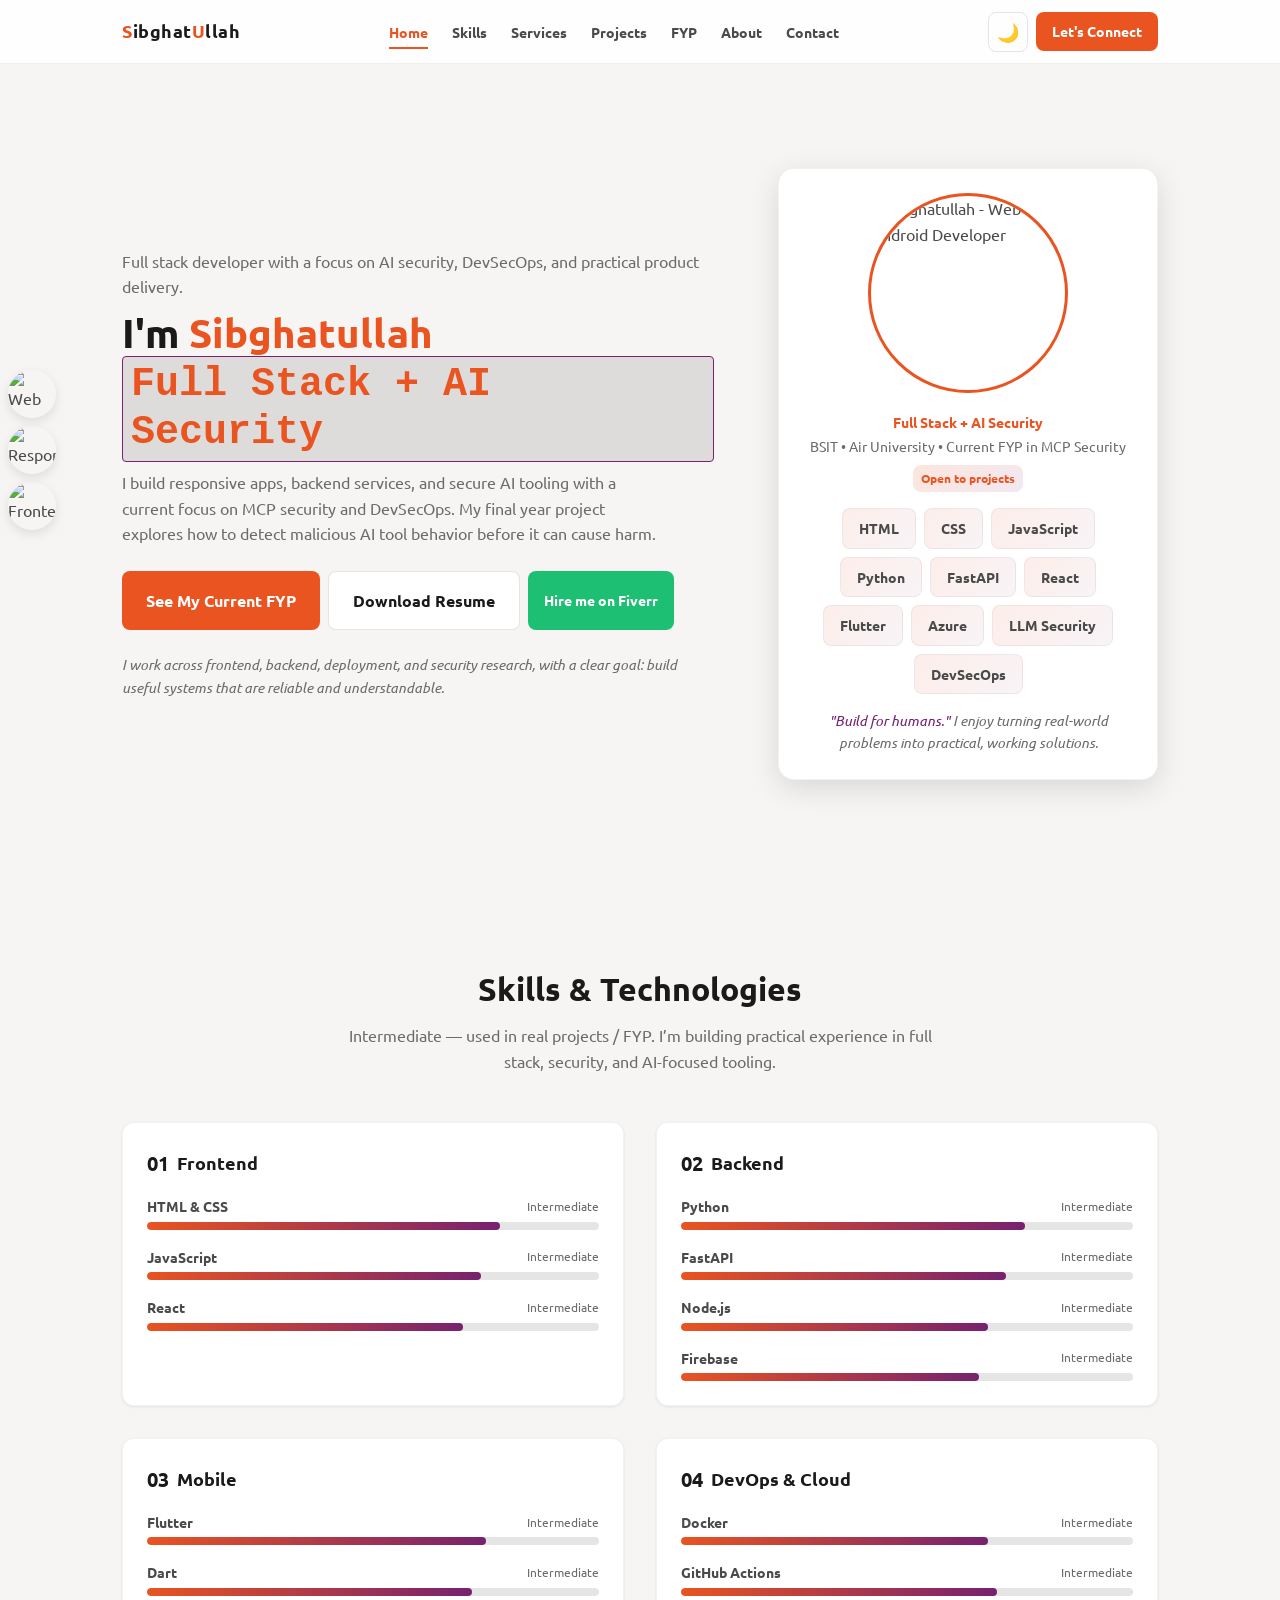
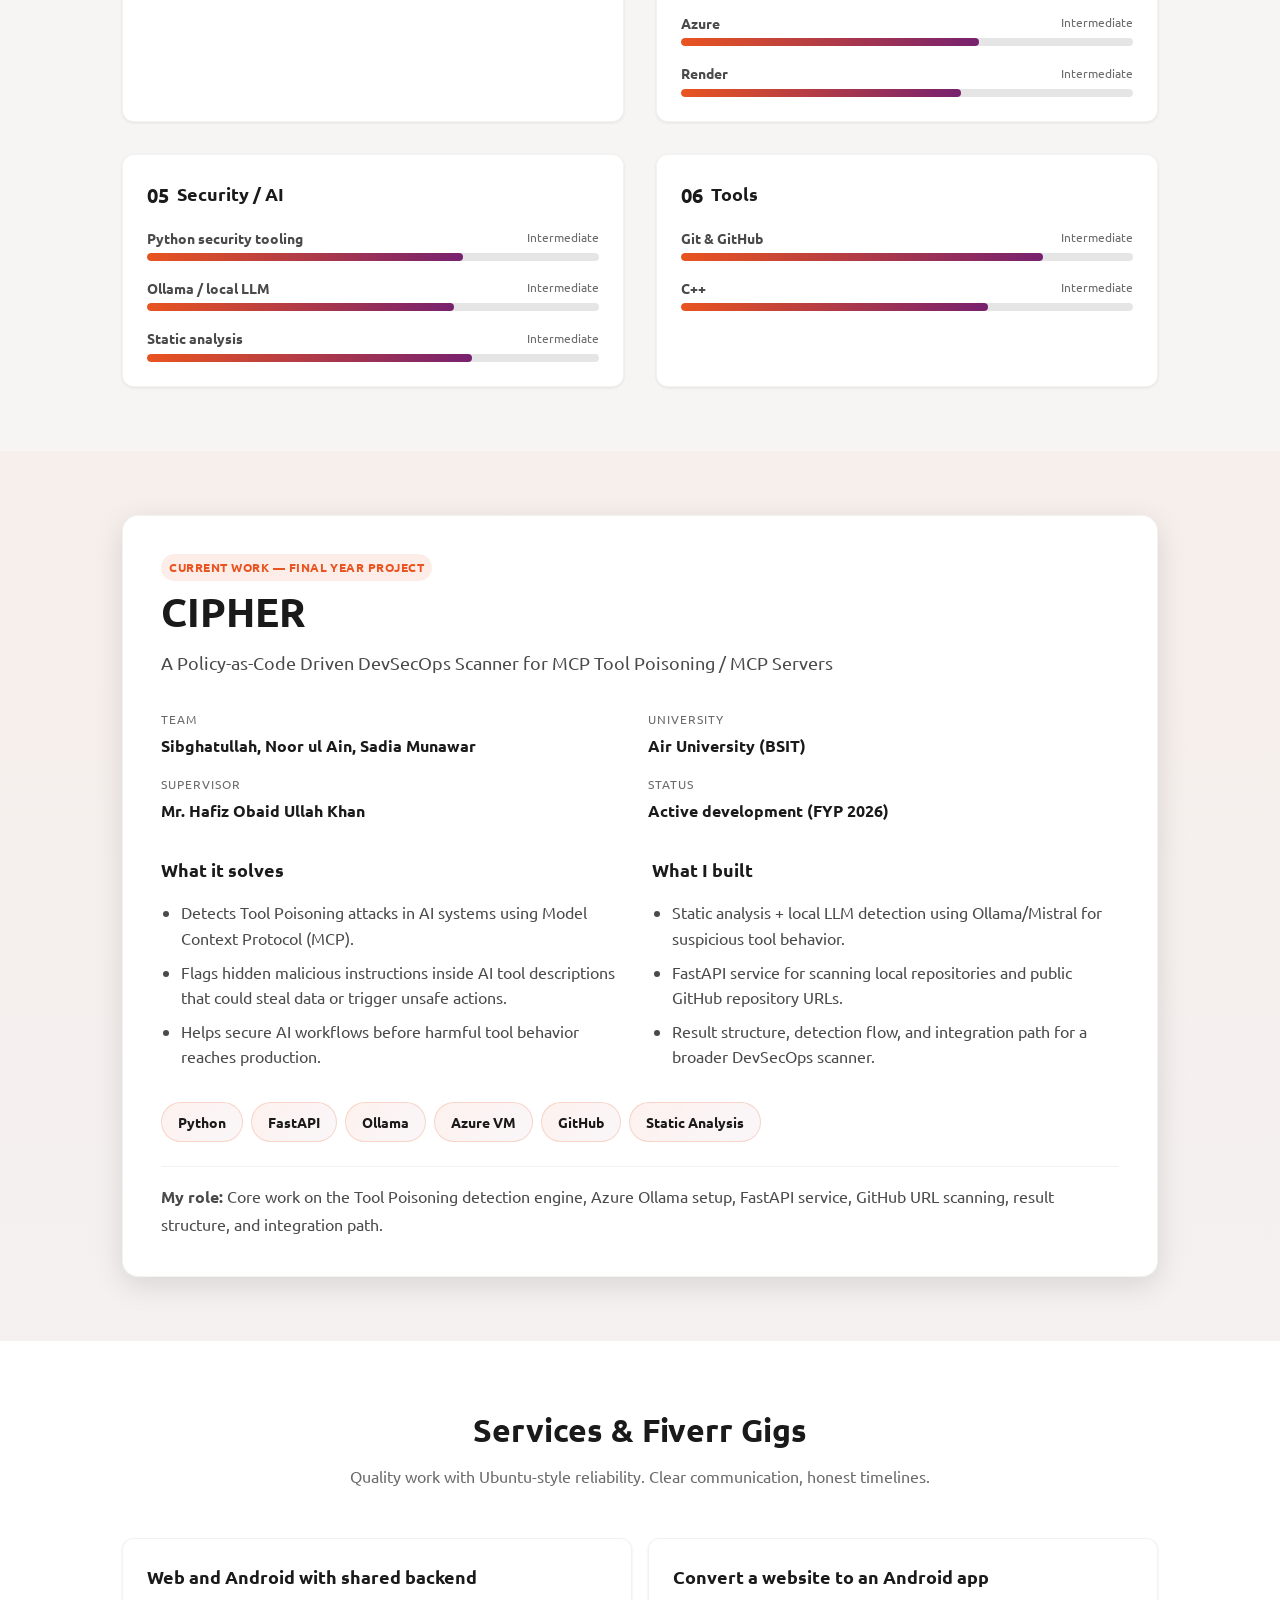
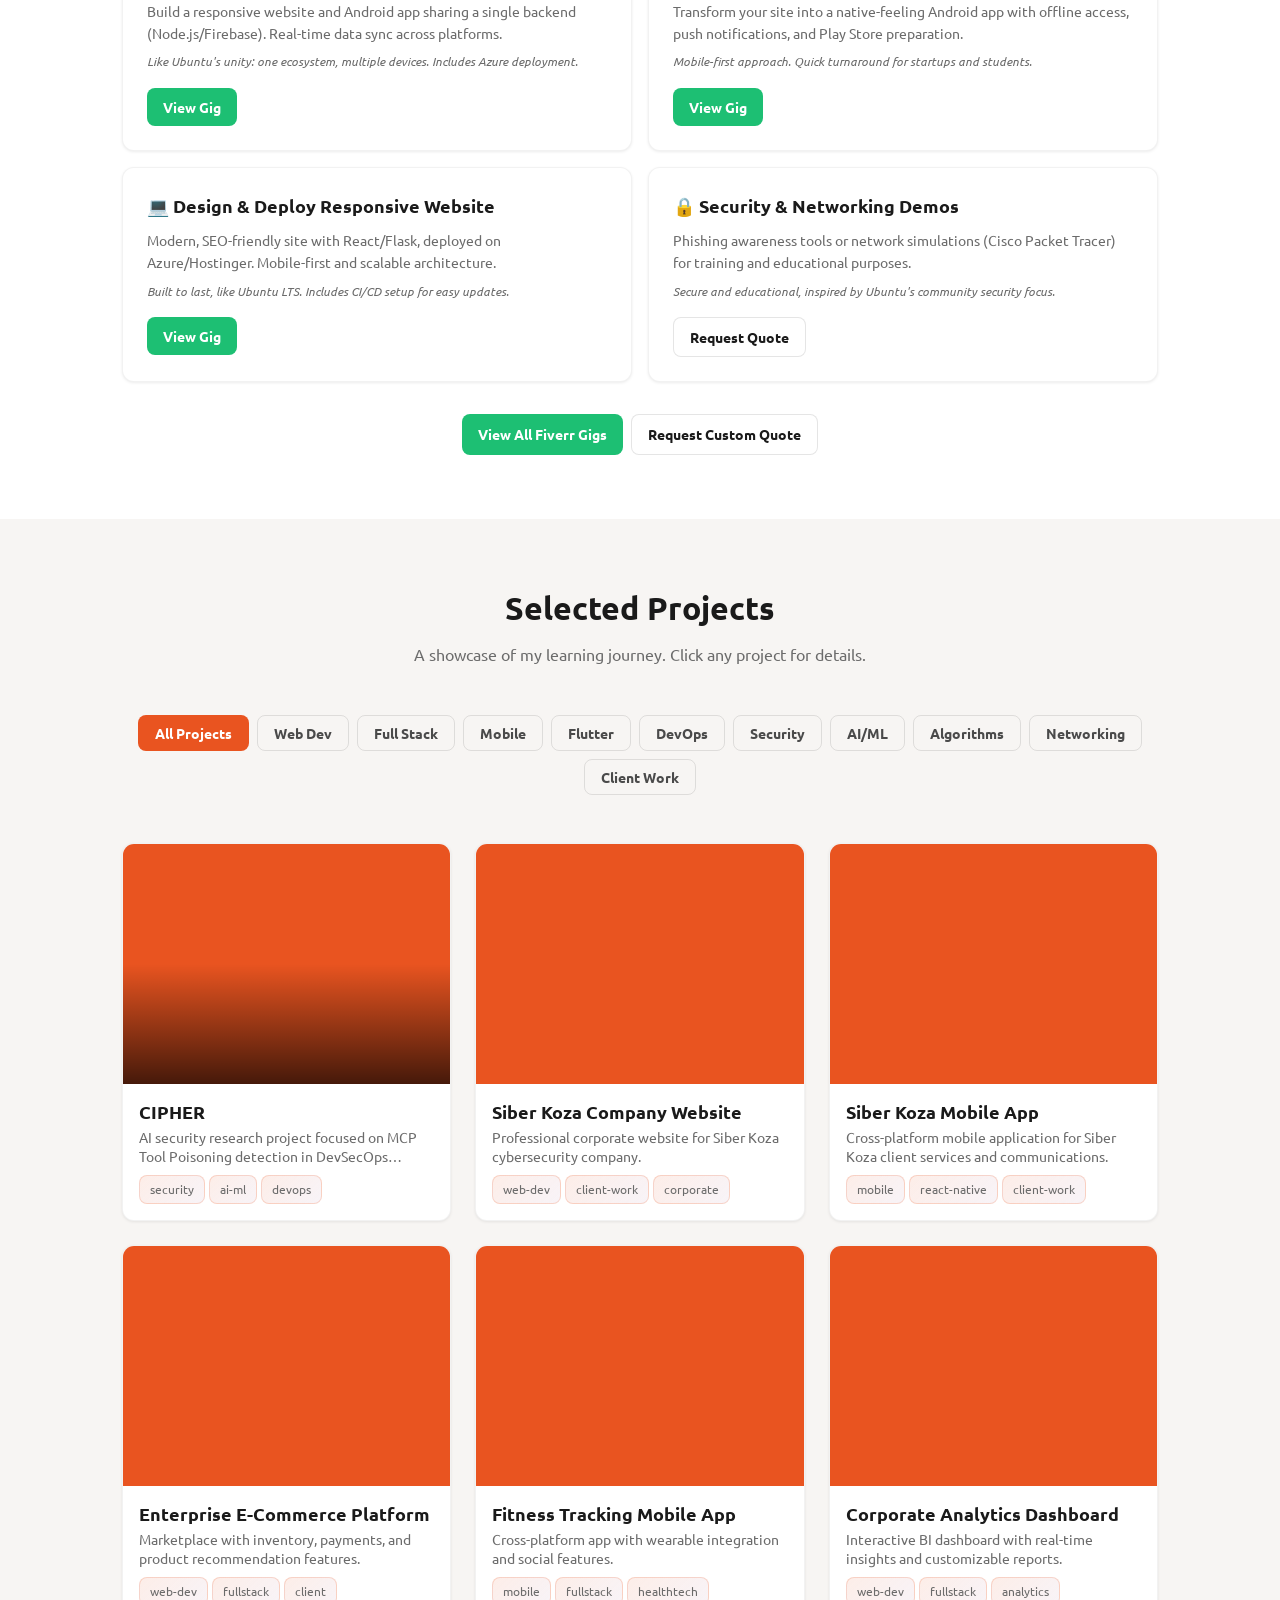
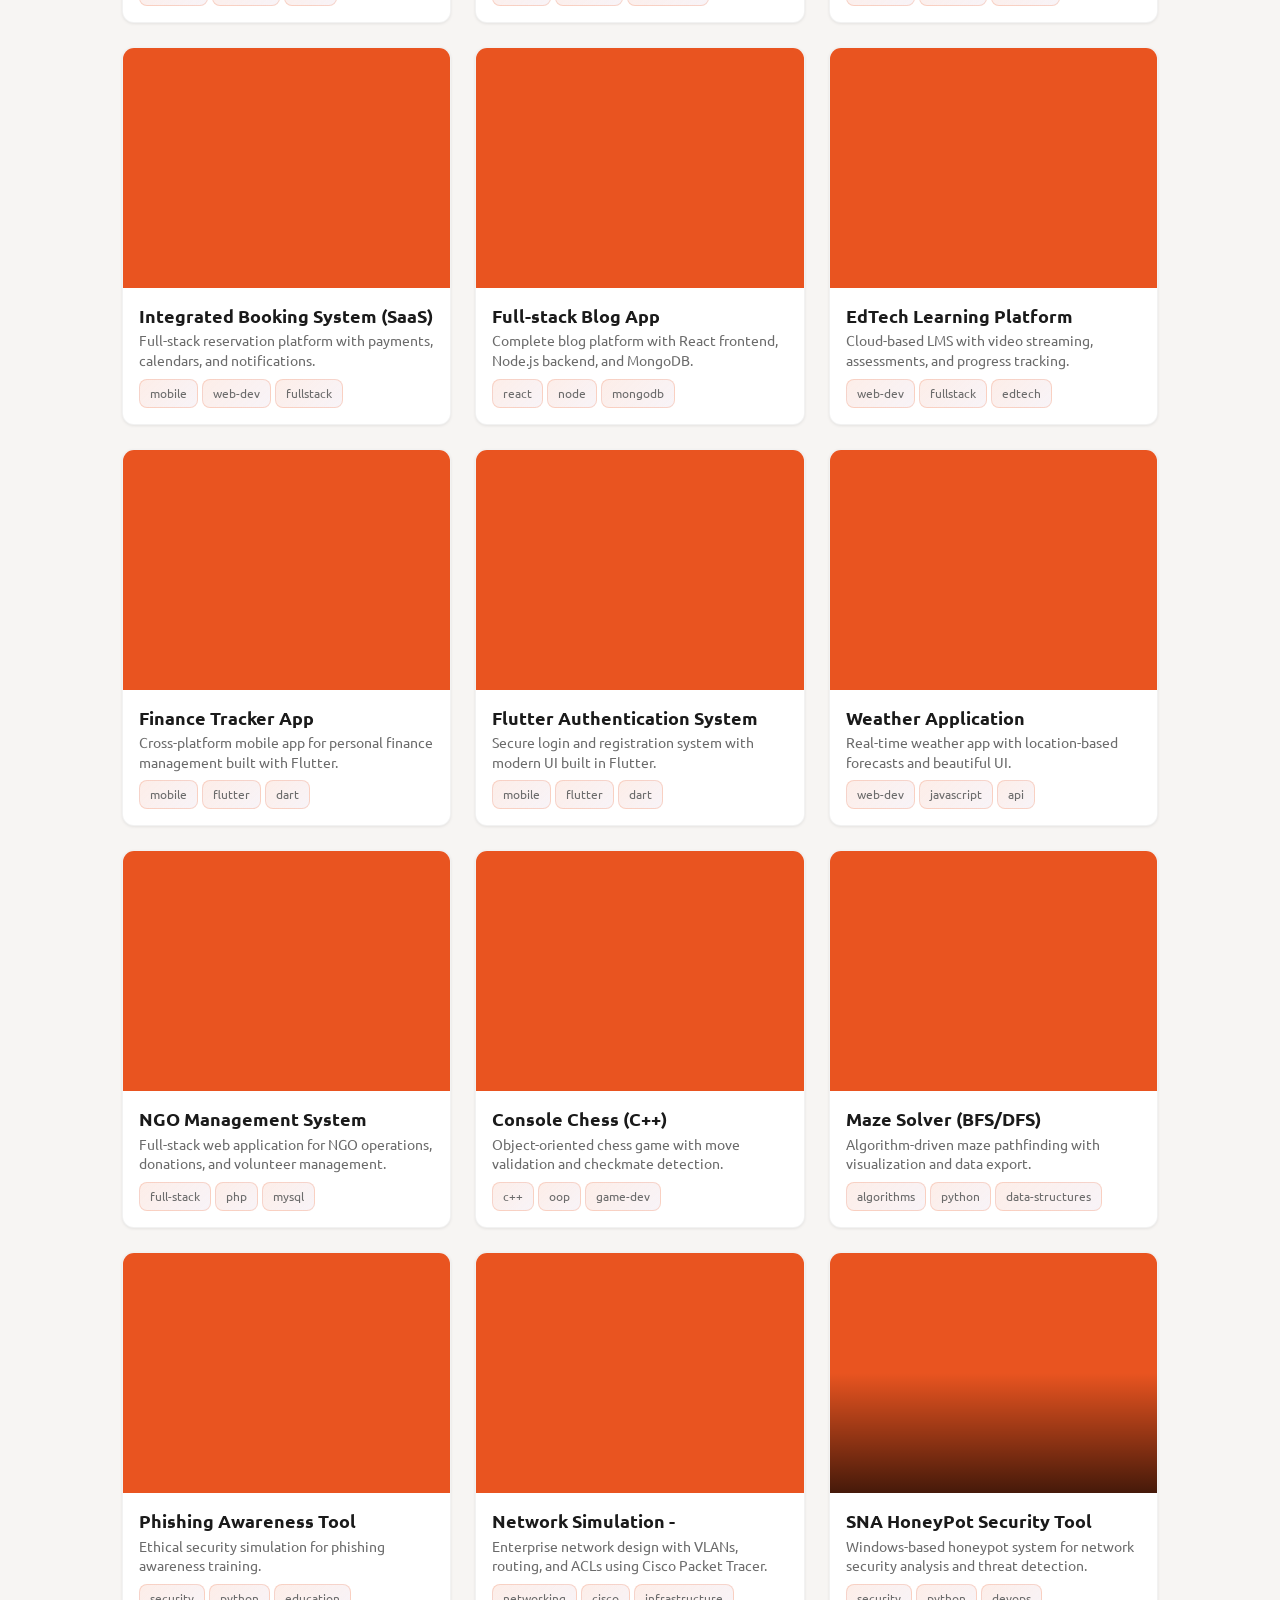
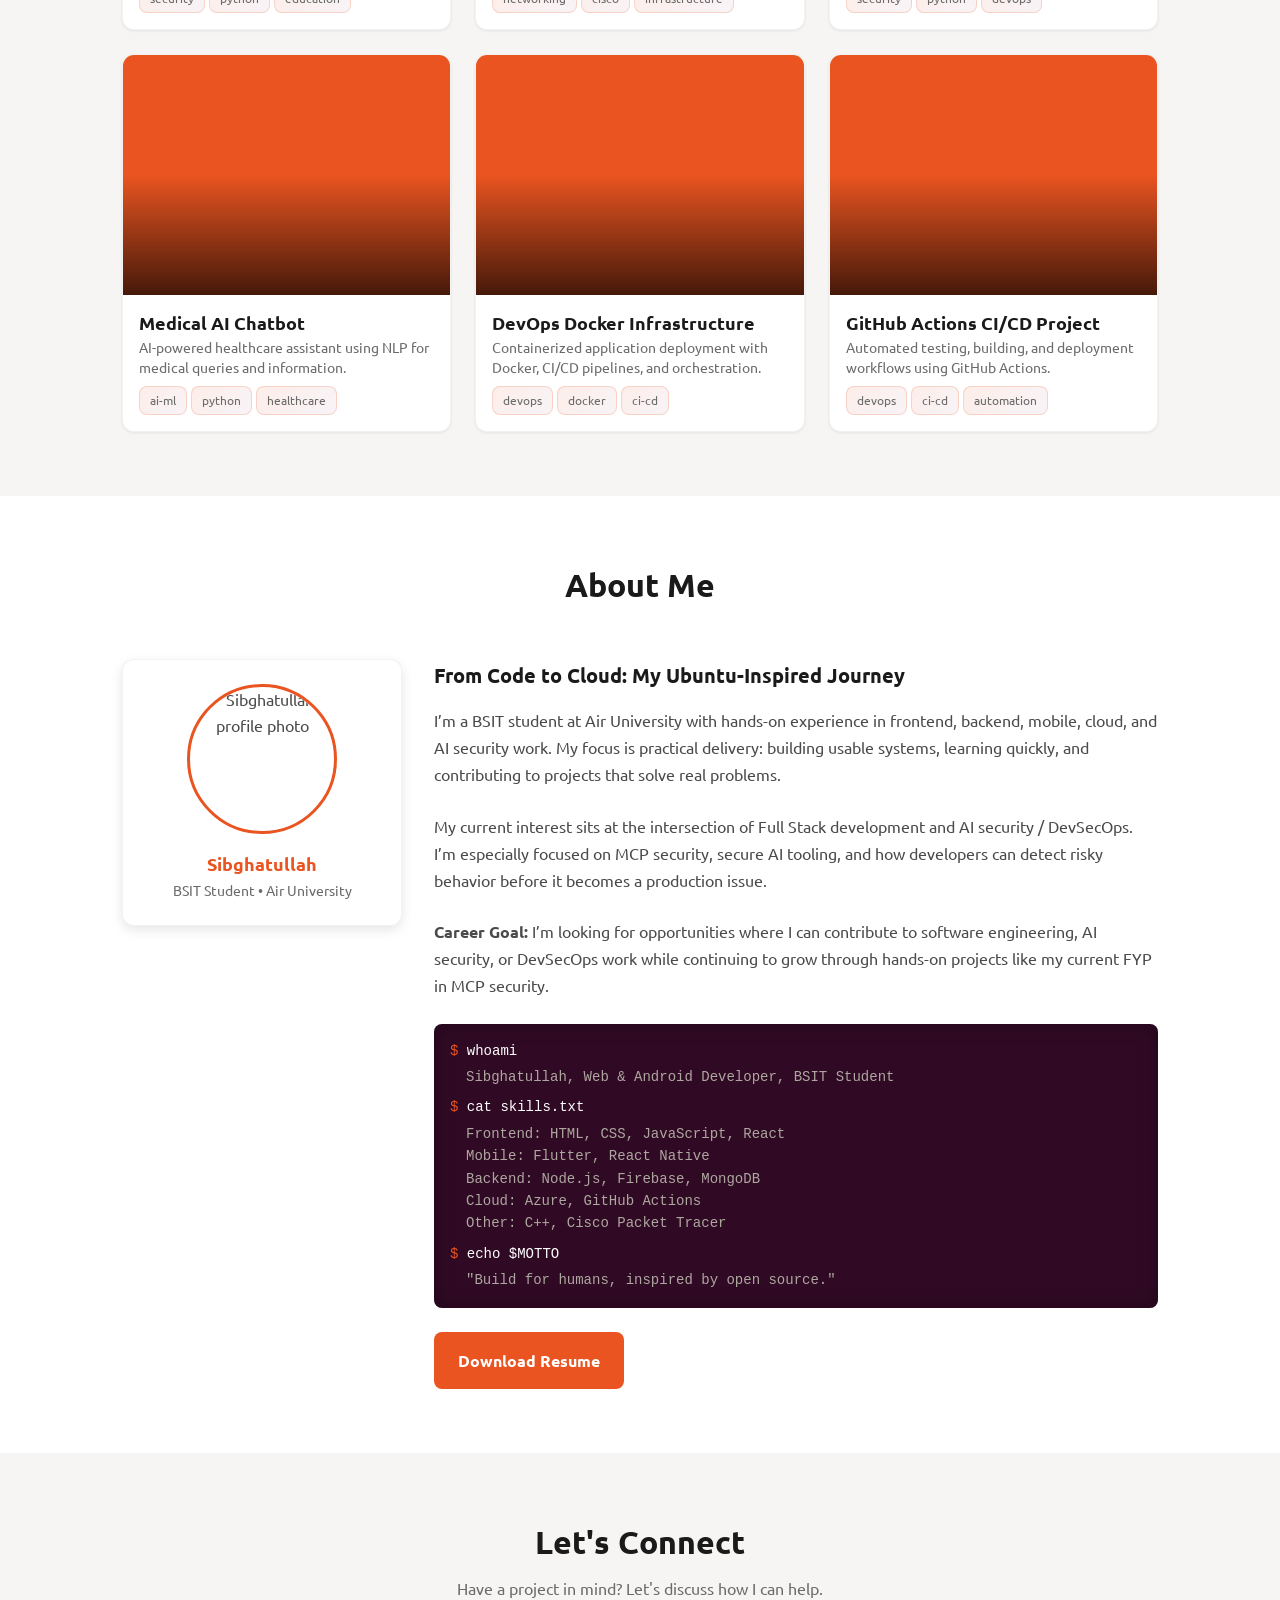
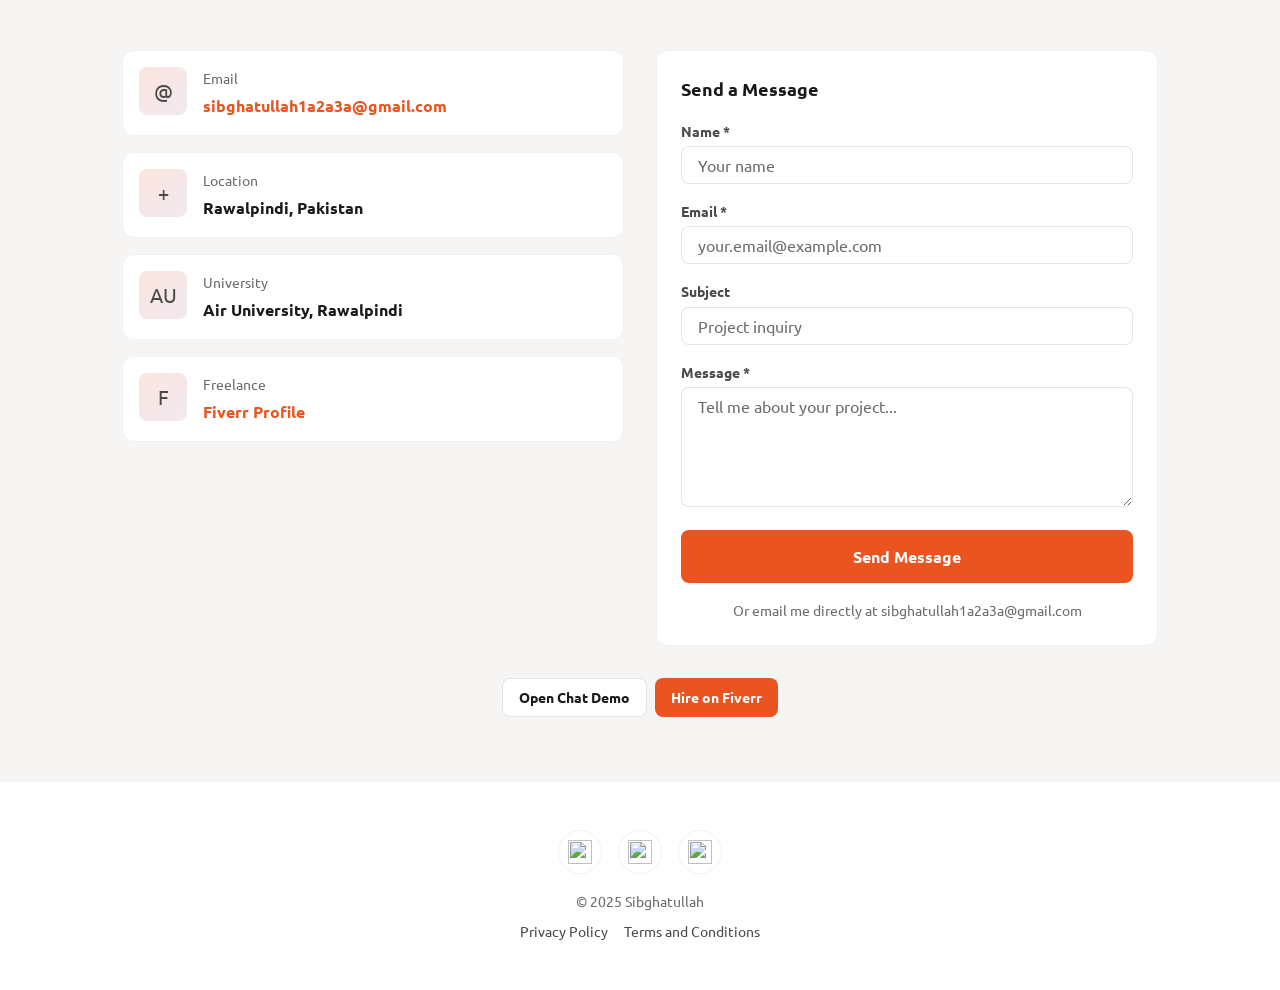
==== commit 5f976b9c: "updated" ====
--- a/index.html
+++ b/index.html
@@ -148,6 +148,8 @@
           <li><a href="#skills" class="nav__link">Skills</a></li>
           <li><a href="#services" class="nav__link">Services</a></li>
           <li><a href="#projects" class="nav__link">Projects</a></li>
+          <li><a href="#fyp" class="nav__link">FYP</a></li>
+  
           <li><a href="#about" class="nav__link">About</a></li>
           <li><a href="#contact" class="nav__link">Contact</a></li>
         </ul>
@@ -175,6 +177,8 @@
       <li><a href="#skills" class="nav-mobile__link">Skills</a></li>
       <li><a href="#services" class="nav-mobile__link">Services</a></li>
       <li><a href="#projects" class="nav-mobile__link">Projects</a></li>
+      <li><a href="#fyp" class="nav-mobile__link">FYP</a></li>
+      
       <li><a href="#about" class="nav-mobile__link">About</a></li>
       <li><a href="#contact" class="nav-mobile__link">Contact</a></li>
     </ul>
@@ -193,20 +197,20 @@
         <div class="hero__grid">
           <!-- Intro Content -->
           <div class="hero__intro">
-            <p class="hero__greeting">Full stack development and DevOps projects by Sibghatullah.</p>
+            <p class="hero__greeting">Full stack developer with a focus on AI security, DevSecOps, and practical product delivery.</p>
             
             <h1 id="hero-title" class="hero__title">
               I'm <span class="hero__title-accent">Sibghatullah</span>
               <br>
-              <span class="hero__typewriter" id="typewriter">Full Stack Developer</span>
+              <span class="hero__typewriter" id="typewriter">Full Stack + AI Security</span>
             </h1>
             
             <p class="hero__tagline">
-              I build responsive interfaces, practical APIs, and deployment workflows with JavaScript, Node.js, Flutter, Docker, and GitHub Actions.
+              I build responsive apps, backend services, and secure AI tooling with a current focus on MCP security and DevSecOps. My final year project explores how to detect malicious AI tool behavior before it can cause harm.
             </p>
             
             <div class="hero__cta">
-              <a href="#projects" class="btn btn--primary btn--lg" onclick="scrollToSection('#projects'); return false;">View My Work</a>
+              <a href="#fyp" class="btn btn--primary btn--lg" onclick="scrollToSection('#fyp'); return false;">See My Current FYP</a>
               <a href="Sibghatullah_Resume.pdf" class="btn btn--secondary btn--lg" download>Download Resume</a>
               <a href="https://www.fiverr.com/sibghatullah1a2a3a" class="fiverr-badge" target="_blank" rel="noopener noreferrer">
                 Hire me on Fiverr
@@ -214,7 +218,7 @@
             </div>
             
             <p class="hero__note">
-              I focus on reliable delivery, readable code, documentation, and direct communication.
+              I work across frontend, backend, deployment, and security research, with a clear goal: build useful systems that are reliable and understandable.
             </p>
           </div>
           
@@ -226,8 +230,8 @@
             </div>
             
             <div class="profile-card__info">
-              <span class="profile-card__status">Beginner → Building Fast</span>
-              <p class="profile-card__subtitle">BSIT • DevOps Learner • InfoSec Curious</p>
+              <span class="profile-card__status">Full Stack + AI Security</span>
+              <p class="profile-card__subtitle">BSIT • Air University • Current FYP in MCP Security</p>
               <span class="profile-card__availability">Open to projects</span>
             </div>
             
@@ -235,23 +239,23 @@
               <span class="skill-chip">HTML</span>
               <span class="skill-chip">CSS</span>
               <span class="skill-chip">JavaScript</span>
+              <span class="skill-chip">Python</span>
+              <span class="skill-chip">FastAPI</span>
               <span class="skill-chip">React</span>
-              <span class="skill-chip">Node.js</span>
               <span class="skill-chip">Flutter</span>
-              <span class="skill-chip">Firebase</span>
-              <span class="skill-chip">MongoDB</span>
               <span class="skill-chip">Azure</span>
-              <span class="skill-chip">C++</span>
+              <span class="skill-chip">LLM Security</span>
+              <span class="skill-chip">DevSecOps</span>
             </div>
             
             <p class="profile-card__quote">
-              <span>"Build for humans."</span> My approach is to share, collaborate, and improve.
+              <span>"Build for humans."</span> I enjoy turning real-world problems into practical, working solutions.
             </p>
           </aside>
         </div>
       </div>
     </section>
-    
+  
     <!-- ================================================================
          Skills Section
          ================================================================ -->
@@ -260,7 +264,7 @@
         <header class="section-header">
           <h2 id="skills-title" class="section-title">Skills & Technologies</h2>
           <p class="section-subtitle">
-            Honest assessment of my abilities after ~1 year of learning. Continuously improving!
+            Intermediate — used in real projects / FYP. I’m building practical experience in full stack, security, and AI-focused tooling.
           </p>
         </header>
         
@@ -277,27 +281,27 @@
                 <span class="skill-bar__level">Intermediate</span>
               </div>
               <div class="skill-bar__track">
+                <div class="skill-bar__fill" data-level="78" style="width: 0%;"></div>
+              </div>
+            </div>
+            
+            <div class="skill-bar">
+              <div class="skill-bar__header">
+                <span class="skill-bar__name">JavaScript</span>
+                <span class="skill-bar__level">Intermediate</span>
+              </div>
+              <div class="skill-bar__track">
+                <div class="skill-bar__fill" data-level="74" style="width: 0%;"></div>
+              </div>
+            </div>
+            
+            <div class="skill-bar">
+              <div class="skill-bar__header">
+                <span class="skill-bar__name">React</span>
+                <span class="skill-bar__level">Intermediate</span>
+              </div>
+              <div class="skill-bar__track">
                 <div class="skill-bar__fill" data-level="70" style="width: 0%;"></div>
-              </div>
-            </div>
-            
-            <div class="skill-bar">
-              <div class="skill-bar__header">
-                <span class="skill-bar__name">JavaScript</span>
-                <span class="skill-bar__level">Intermediate</span>
-              </div>
-              <div class="skill-bar__track">
-                <div class="skill-bar__fill" data-level="60" style="width: 0%;"></div>
-              </div>
-            </div>
-            
-            <div class="skill-bar">
-              <div class="skill-bar__header">
-                <span class="skill-bar__name">React</span>
-                <span class="skill-bar__level">Beginner+</span>
-              </div>
-              <div class="skill-bar__track">
-                <div class="skill-bar__fill" data-level="45" style="width: 0%;"></div>
               </div>
             </div>
           </div>
@@ -310,31 +314,41 @@
             
             <div class="skill-bar">
               <div class="skill-bar__header">
+                <span class="skill-bar__name">Python</span>
+                <span class="skill-bar__level">Intermediate</span>
+              </div>
+              <div class="skill-bar__track">
+                <div class="skill-bar__fill" data-level="76" style="width: 0%;"></div>
+              </div>
+            </div>
+
+            <div class="skill-bar">
+              <div class="skill-bar__header">
+                <span class="skill-bar__name">FastAPI</span>
+                <span class="skill-bar__level">Intermediate</span>
+              </div>
+              <div class="skill-bar__track">
+                <div class="skill-bar__fill" data-level="72" style="width: 0%;"></div>
+              </div>
+            </div>
+            
+            <div class="skill-bar">
+              <div class="skill-bar__header">
                 <span class="skill-bar__name">Node.js</span>
-                <span class="skill-bar__level">Beginner+</span>
-              </div>
-              <div class="skill-bar__track">
-                <div class="skill-bar__fill" data-level="45" style="width: 0%;"></div>
-              </div>
-            </div>
-            
-            <div class="skill-bar">
-              <div class="skill-bar__header">
-                <span class="skill-bar__name">MongoDB</span>
-                <span class="skill-bar__level">Beginner+</span>
-              </div>
-              <div class="skill-bar__track">
-                <div class="skill-bar__fill" data-level="40" style="width: 0%;"></div>
-              </div>
-            </div>
-            
+                <span class="skill-bar__level">Intermediate</span>
+              </div>
+              <div class="skill-bar__track">
+                <div class="skill-bar__fill" data-level="68" style="width: 0%;"></div>
+              </div>
+            </div>
+
             <div class="skill-bar">
               <div class="skill-bar__header">
                 <span class="skill-bar__name">Firebase</span>
-                <span class="skill-bar__level">Beginner+</span>
-              </div>
-              <div class="skill-bar__track">
-                <div class="skill-bar__fill" data-level="50" style="width: 0%;"></div>
+                <span class="skill-bar__level">Intermediate</span>
+              </div>
+              <div class="skill-bar__track">
+                <div class="skill-bar__fill" data-level="66" style="width: 0%;"></div>
               </div>
             </div>
           </div>
@@ -351,27 +365,17 @@
                 <span class="skill-bar__level">Intermediate</span>
               </div>
               <div class="skill-bar__track">
-                <div class="skill-bar__fill" data-level="55" style="width: 0%;"></div>
-              </div>
-            </div>
-            
-            <div class="skill-bar">
-              <div class="skill-bar__header">
-                <span class="skill-bar__name">React Native</span>
-                <span class="skill-bar__level">Beginner+</span>
-              </div>
-              <div class="skill-bar__track">
-                <div class="skill-bar__fill" data-level="45" style="width: 0%;"></div>
-              </div>
-            </div>
-
+                <div class="skill-bar__fill" data-level="75" style="width: 0%;"></div>
+              </div>
+            </div>
+            
             <div class="skill-bar">
               <div class="skill-bar__header">
                 <span class="skill-bar__name">Dart</span>
                 <span class="skill-bar__level">Intermediate</span>
               </div>
               <div class="skill-bar__track">
-                <div class="skill-bar__fill" data-level="50" style="width: 0%;"></div>
+                <div class="skill-bar__fill" data-level="72" style="width: 0%;"></div>
               </div>
             </div>
           </div>
@@ -388,7 +392,7 @@
                 <span class="skill-bar__level">Intermediate</span>
               </div>
               <div class="skill-bar__track">
-                <div class="skill-bar__fill" data-level="55" style="width: 0%;"></div>
+                <div class="skill-bar__fill" data-level="68" style="width: 0%;"></div>
               </div>
             </div>
             
@@ -398,44 +402,81 @@
                 <span class="skill-bar__level">Intermediate</span>
               </div>
               <div class="skill-bar__track">
-                <div class="skill-bar__fill" data-level="60" style="width: 0%;"></div>
-              </div>
-            </div>
-            
-            <div class="skill-bar">
-              <div class="skill-bar__header">
-                <span class="skill-bar__name">Azure / Cloud</span>
-                <span class="skill-bar__level">Beginner+</span>
-              </div>
-              <div class="skill-bar__track">
-                <div class="skill-bar__fill" data-level="40" style="width: 0%;"></div>
-              </div>
-            </div>
-          </div>
-
-          <!-- Tools & Other -->
+                <div class="skill-bar__fill" data-level="70" style="width: 0%;"></div>
+              </div>
+            </div>
+            
+            <div class="skill-bar">
+              <div class="skill-bar__header">
+                <span class="skill-bar__name">Azure</span>
+                <span class="skill-bar__level">Intermediate</span>
+              </div>
+              <div class="skill-bar__track">
+                <div class="skill-bar__fill" data-level="66" style="width: 0%;"></div>
+              </div>
+            </div>
+
+            <div class="skill-bar">
+              <div class="skill-bar__header">
+                <span class="skill-bar__name">Render</span>
+                <span class="skill-bar__level">Intermediate</span>
+              </div>
+              <div class="skill-bar__track">
+                <div class="skill-bar__fill" data-level="62" style="width: 0%;"></div>
+              </div>
+            </div>
+          </div>
+
+          <!-- Security / AI -->
           <div class="skill-category">
             <h3 class="skill-category__title">
-              <span class="skill-category__icon" aria-hidden="true">05</span> Tools & Languages
+              <span class="skill-category__icon" aria-hidden="true">05</span> Security / AI
             </h3>
             
             <div class="skill-bar">
               <div class="skill-bar__header">
+                <span class="skill-bar__name">Python security tooling</span>
+                <span class="skill-bar__level">Intermediate</span>
+              </div>
+              <div class="skill-bar__track">
+                <div class="skill-bar__fill" data-level="70" style="width: 0%;"></div>
+              </div>
+            </div>
+            
+            <div class="skill-bar">
+              <div class="skill-bar__header">
+                <span class="skill-bar__name">Ollama / local LLM</span>
+                <span class="skill-bar__level">Intermediate</span>
+              </div>
+              <div class="skill-bar__track">
+                <div class="skill-bar__fill" data-level="68" style="width: 0%;"></div>
+              </div>
+            </div>
+            
+            <div class="skill-bar">
+              <div class="skill-bar__header">
+                <span class="skill-bar__name">Static analysis</span>
+                <span class="skill-bar__level">Intermediate</span>
+              </div>
+              <div class="skill-bar__track">
+                <div class="skill-bar__fill" data-level="72" style="width: 0%;"></div>
+              </div>
+            </div>
+          </div>
+
+          <!-- Tools -->
+          <div class="skill-category">
+            <h3 class="skill-category__title">
+              <span class="skill-category__icon" aria-hidden="true">06</span> Tools
+            </h3>
+            
+            <div class="skill-bar">
+              <div class="skill-bar__header">
                 <span class="skill-bar__name">Git & GitHub</span>
                 <span class="skill-bar__level">Intermediate</span>
               </div>
               <div class="skill-bar__track">
-                <div class="skill-bar__fill" data-level="65" style="width: 0%;"></div>
-              </div>
-            </div>
-            
-            <div class="skill-bar">
-              <div class="skill-bar__header">
-                <span class="skill-bar__name">Python</span>
-                <span class="skill-bar__level">Intermediate</span>
-              </div>
-              <div class="skill-bar__track">
-                <div class="skill-bar__fill" data-level="55" style="width: 0%;"></div>
+                <div class="skill-bar__fill" data-level="80" style="width: 0%;"></div>
               </div>
             </div>
             
@@ -445,14 +486,67 @@
                 <span class="skill-bar__level">Intermediate</span>
               </div>
               <div class="skill-bar__track">
-                <div class="skill-bar__fill" data-level="55" style="width: 0%;"></div>
+                <div class="skill-bar__fill" data-level="68" style="width: 0%;"></div>
               </div>
             </div>
           </div>
         </div>
       </div>
     </section>
-    
+   
+    <section id="fyp" class="fyp-feature" aria-labelledby="fyp-title">
+      <div class="container">
+        <div class="fyp-feature__card">
+          <div class="fyp-feature__header">
+            <span class="fyp-feature__badge">Current Work — Final Year Project</span>
+            <h2 id="fyp-title" class="fyp-feature__title">CIPHER</h2>
+          </div>
+
+          <p class="fyp-feature__subtitle">A Policy-as-Code Driven DevSecOps Scanner for MCP Tool Poisoning / MCP Servers</p>
+
+          <div class="fyp-feature__meta">
+            <div><span class="fyp-feature__label">Team</span><strong>Sibghatullah, Noor ul Ain, Sadia Munawar</strong></div>
+            <div><span class="fyp-feature__label">University</span><strong>Air University (BSIT)</strong></div>
+            <div><span class="fyp-feature__label">Supervisor</span><strong>Mr. Hafiz Obaid Ullah Khan</strong></div>
+            <div><span class="fyp-feature__label">Status</span><strong>Active development (FYP 2026)</strong></div>
+          </div>
+
+          <div class="fyp-feature__content">
+            <div class="fyp-feature__info">
+              <h3>What it solves</h3>
+              <ul class="fyp-feature__list">
+                <li>Detects Tool Poisoning attacks in AI systems using Model Context Protocol (MCP).</li>
+                <li>Flags hidden malicious instructions inside AI tool descriptions that could steal data or trigger unsafe actions.</li>
+                <li>Helps secure AI workflows before harmful tool behavior reaches production.</li>
+              </ul>
+            </div>
+
+            <div class="fyp-feature__info">
+              <h3>What I built</h3>
+              <ul class="fyp-feature__list">
+                <li>Static analysis + local LLM detection using Ollama/Mistral for suspicious tool behavior.</li>
+                <li>FastAPI service for scanning local repositories and public GitHub repository URLs.</li>
+                <li>Result structure, detection flow, and integration path for a broader DevSecOps scanner.</li>
+              </ul>
+            </div>
+          </div>
+
+          <div class="fyp-feature__stack">
+            <span>Python</span>
+            <span>FastAPI</span>
+            <span>Ollama</span>
+            <span>Azure VM</span>
+            <span>GitHub</span>
+            <span>Static Analysis</span>
+          </div>
+
+          <div class="fyp-feature__role">
+            <strong>My role:</strong> Core work on the Tool Poisoning detection engine, Azure Ollama setup, FastAPI service, GitHub URL scanning, result structure, and integration path.
+          </div>
+        </div>
+      </div>
+    </section>
+   
     <!-- ================================================================
          Services Section
          ================================================================ -->
@@ -599,15 +693,15 @@
             <h3 class="about-content__title">From Code to Cloud: My Ubuntu-Inspired Journey</h3>
             
             <p class="about-content__text">
-              I'm an aspiring IT professional with about one year of hands-on experience in web development, Android apps, security, and networking. Currently pursuing my BSIT at Air University, Rawalpindi, I'm passionate about open-source principles and building accessible technology.
+              I’m a BSIT student at Air University with hands-on experience in frontend, backend, mobile, cloud, and AI security work. My focus is practical delivery: building usable systems, learning quickly, and contributing to projects that solve real problems.
             </p>
             
             <p class="about-content__text">
-              My approach mirrors Ubuntu's philosophy: community-driven, transparent, and built for everyone. I learn quickly, collaborate openly, and focus on delivering clean, documented code. Whether it's a React frontend, a Node.js API, or a network simulation, I aim for reliability and clarity.
+              My current interest sits at the intersection of Full Stack development and AI security / DevSecOps. I’m especially focused on MCP security, secure AI tooling, and how developers can detect risky behavior before it becomes a production issue.
             </p>
             
             <p class="about-content__text">
-              <strong>Career Goal:</strong> Seeking internship opportunities in web development or DevOps where I can contribute to real projects while continuing to grow my skills.
+              <strong>Career Goal:</strong> I’m looking for opportunities where I can contribute to software engineering, AI security, or DevSecOps work while continuing to grow through hands-on projects like my current FYP in MCP security.
             </p>
             
             <!-- Terminal Style Bio -->
--- a/assets/css/styles.css
+++ b/assets/css/styles.css
@@ -55,7 +55,20 @@
 a {
   color: inherit;
   text-decoration: none;
-}
+  transition: color var(--transition-fast), opacity var(--transition-fast), transform var(--transition-fast), text-decoration-color var(--transition-fast), box-shadow var(--transition-fast);
+}
+
+ a:hover,
+ a:focus-visible {
+  text-decoration: underline;
+  text-decoration-thickness: 2px;
+  text-underline-offset: 0.2em;
+ }
+
+ a:not(.btn):not(.nav__link):not(.nav-mobile__link):not(.footer__social-link):not(.fiverr-badge):not(.skill-chip):not(.filter-chip):not(.project-card):hover,
+ a:not(.btn):not(.nav__link):not(.nav-mobile__link):not(.footer__social-link):not(.fiverr-badge):not(.skill-chip):not(.filter-chip):not(.project-card):focus-visible {
+  color: var(--accent-primary);
+ }
 
 button {
   font-family: inherit;
@@ -319,6 +332,21 @@
   color: var(--accent-primary);
 }
 
+.nav__link,
+.nav-mobile__link,
+.footer__legal a,
+.contact-item__value a {
+  position: relative;
+  text-decoration: none;
+}
+
+.nav__link:hover::after,
+.nav__link--active::after,
+.nav-mobile__link:hover::after,
+.nav-mobile__link:focus-visible::after {
+  width: 100%;
+}
+
 .nav__link::after {
   content: '';
   position: absolute;
@@ -659,6 +687,134 @@
   font-style: italic;
 }
 
+/* Current Work / FYP */
+.fyp-feature {
+  padding: var(--space-3xl) 0;
+  background: linear-gradient(180deg, rgba(233, 84, 32, 0.04), rgba(119, 33, 111, 0.02));
+}
+
+.fyp-feature__card {
+  background: var(--bg-card);
+  border: 1px solid var(--border-light);
+  border-radius: var(--radius-xl);
+  box-shadow: var(--shadow-lg);
+  padding: clamp(var(--space-lg), 3vw, var(--space-2xl));
+}
+
+.fyp-feature__header {
+  display: flex;
+  flex-direction: column;
+  gap: var(--space-sm);
+  margin-bottom: var(--space-md);
+}
+
+.fyp-feature__badge {
+  display: inline-flex;
+  align-self: flex-start;
+  padding: var(--space-xs) var(--space-sm);
+  font-size: var(--font-xs);
+  font-weight: 700;
+  letter-spacing: 0.04em;
+  text-transform: uppercase;
+  background: rgba(233, 84, 32, 0.1);
+  color: var(--accent-primary);
+  border-radius: var(--radius-full);
+}
+
+.fyp-feature__title {
+  font-size: clamp(var(--font-2xl), 3.2vw, var(--font-4xl));
+  font-weight: 800;
+  color: var(--text-primary);
+  line-height: 1.1;
+}
+
+.fyp-feature__subtitle {
+  font-size: var(--font-lg);
+  color: var(--text-secondary);
+  margin-bottom: var(--space-xl);
+  max-width: 760px;
+}
+
+.fyp-feature__meta {
+  display: grid;
+  grid-template-columns: 1fr;
+  gap: var(--space-md);
+  margin-bottom: var(--space-xl);
+}
+
+@media (min-width: 768px) {
+  .fyp-feature__meta {
+    grid-template-columns: repeat(2, minmax(0, 1fr));
+  }
+}
+
+.fyp-feature__label {
+  display: block;
+  font-size: var(--font-xs);
+  letter-spacing: 0.08em;
+  text-transform: uppercase;
+  color: var(--text-muted);
+  margin-bottom: var(--space-xs);
+}
+
+.fyp-feature__meta strong {
+  color: var(--text-primary);
+}
+
+.fyp-feature__content {
+  display: grid;
+  gap: var(--space-lg);
+  margin-bottom: var(--space-xl);
+}
+
+@media (min-width: 768px) {
+  .fyp-feature__content {
+    grid-template-columns: repeat(2, minmax(0, 1fr));
+  }
+}
+
+.fyp-feature__info h3 {
+  font-size: var(--font-lg);
+  color: var(--text-primary);
+  margin-bottom: var(--space-md);
+}
+
+.fyp-feature__list {
+  list-style: disc;
+  padding-left: 1.25rem;
+  color: var(--text-secondary);
+}
+
+.fyp-feature__list li + li {
+  margin-top: var(--space-sm);
+}
+
+.fyp-feature__stack {
+  display: flex;
+  flex-wrap: wrap;
+  gap: var(--space-sm);
+  margin-bottom: var(--space-lg);
+}
+
+.fyp-feature__stack span {
+  display: inline-flex;
+  align-items: center;
+  padding: var(--space-sm) var(--space-md);
+  border-radius: var(--radius-full);
+  border: 1px solid rgba(233, 84, 32, 0.2);
+  background: linear-gradient(135deg, rgba(233, 84, 32, 0.08), rgba(119, 33, 111, 0.04));
+  color: var(--text-primary);
+  font-size: var(--font-sm);
+  font-weight: 600;
+}
+
+.fyp-feature__role {
+  padding-top: var(--space-md);
+  border-top: 1px solid var(--border-light);
+  color: var(--text-secondary);
+  line-height: 1.7;
+}
+
 /* Profile Card */
 .profile-card {
   order: 1;
@@ -789,6 +945,17 @@
 .skill-chip:hover {
   border-color: var(--accent-primary);
   transform: translateY(-2px);
+  box-shadow: 0 8px 20px rgba(233, 84, 32, 0.12);
+}
+
+.skill-chip:active,
+.filter-chip:active,
+.project-card:active,
+.footer__social-link:active,
+.btn:active,
+.nav__link:active,
+.nav-mobile__link:active {
+  transform: scale(0.98);
 }
 
 /* Skills Grid with Progress Bars */
@@ -955,6 +1122,7 @@
 .filter-chip:hover {
   border-color: var(--accent-primary);
   color: var(--accent-primary);
+  transform: translateY(-2px);
 }
 
 .filter-chip--active {
@@ -1001,6 +1169,19 @@
 .project-card:hover {
   transform: translateY(-4px);
   box-shadow: var(--shadow-lg);
+}
+
+@media (hover: hover) and (pointer: fine) {
+  .project-card:hover,
+  .skill-chip:hover,
+  .filter-chip:hover,
+  .footer__social-link:hover,
+  .btn:hover,
+  .nav__link:hover,
+  .nav-mobile__link:hover,
+  .contact-item__value a:hover {
+    transition: transform var(--transition-fast), box-shadow var(--transition-fast), color var(--transition-fast), border-color var(--transition-fast), background-color var(--transition-fast);
+  }
 }
 
 .project-card:hover .project-card__image img {
